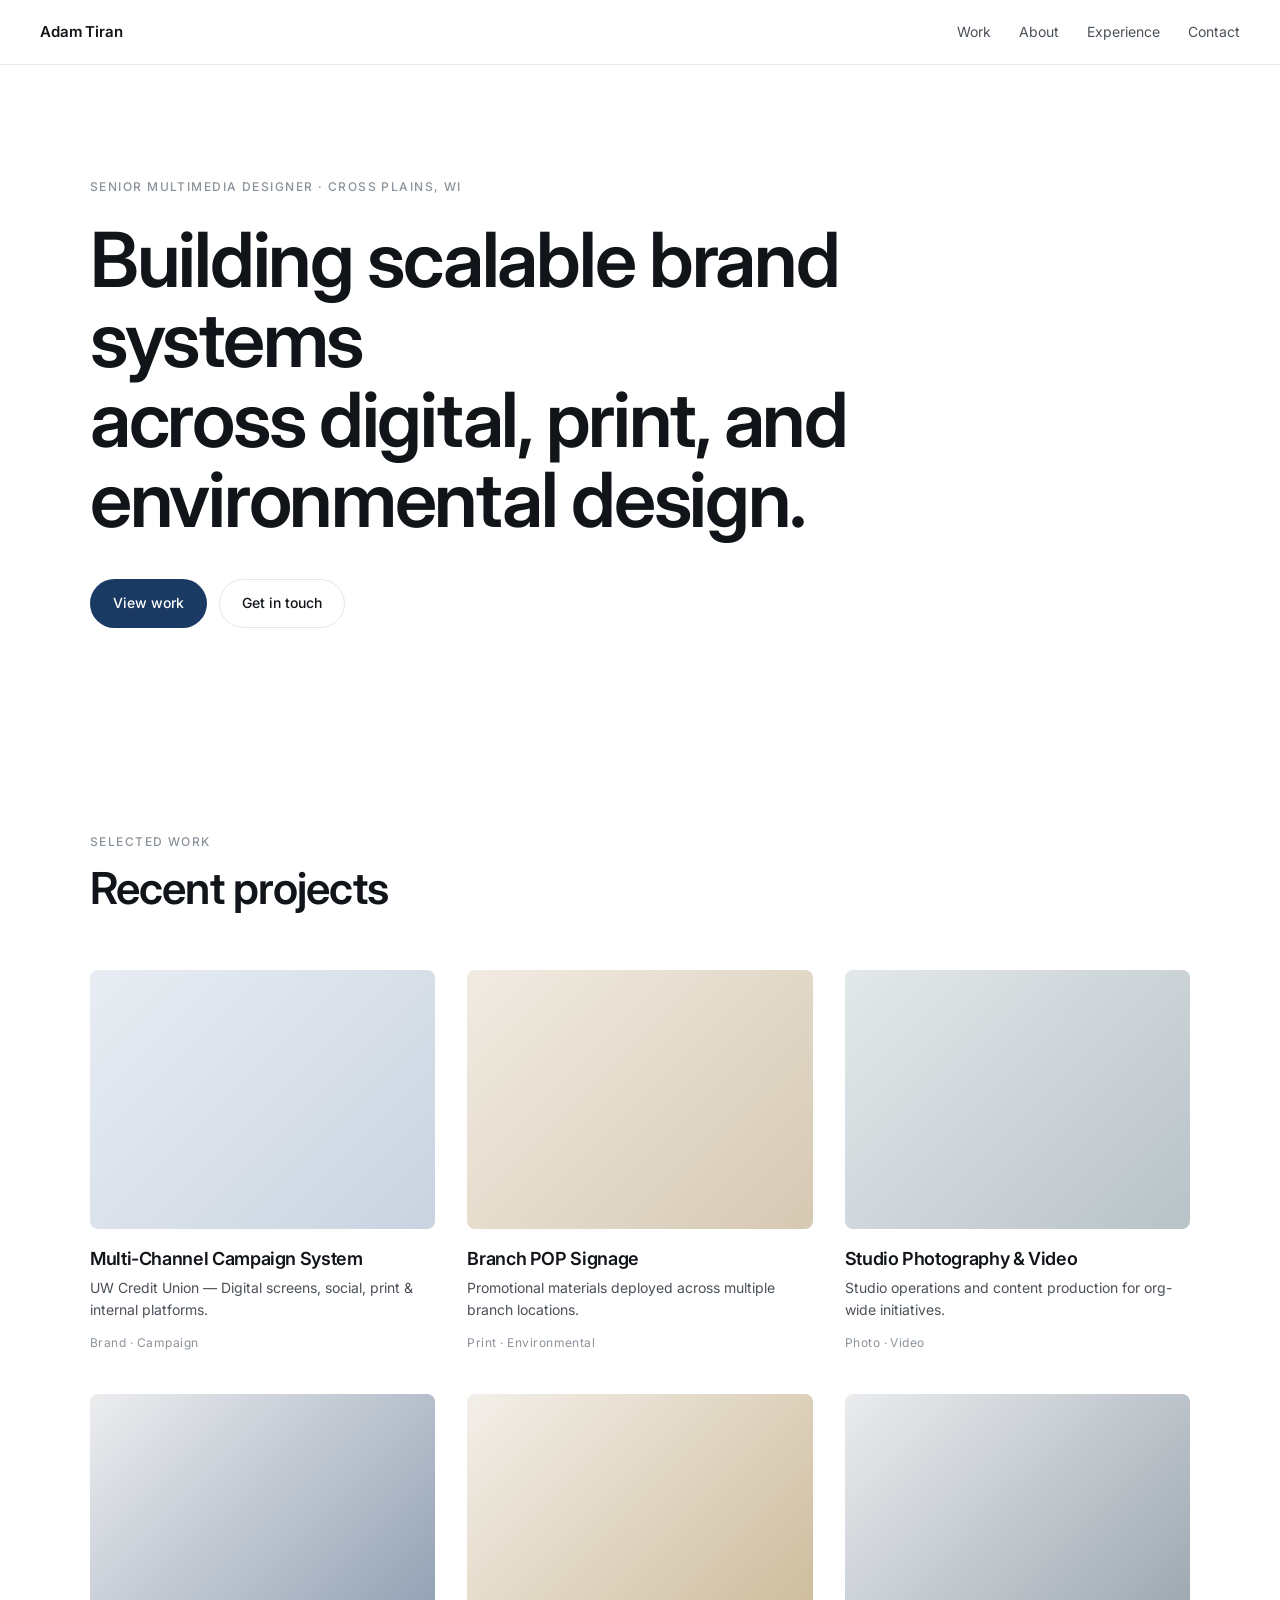
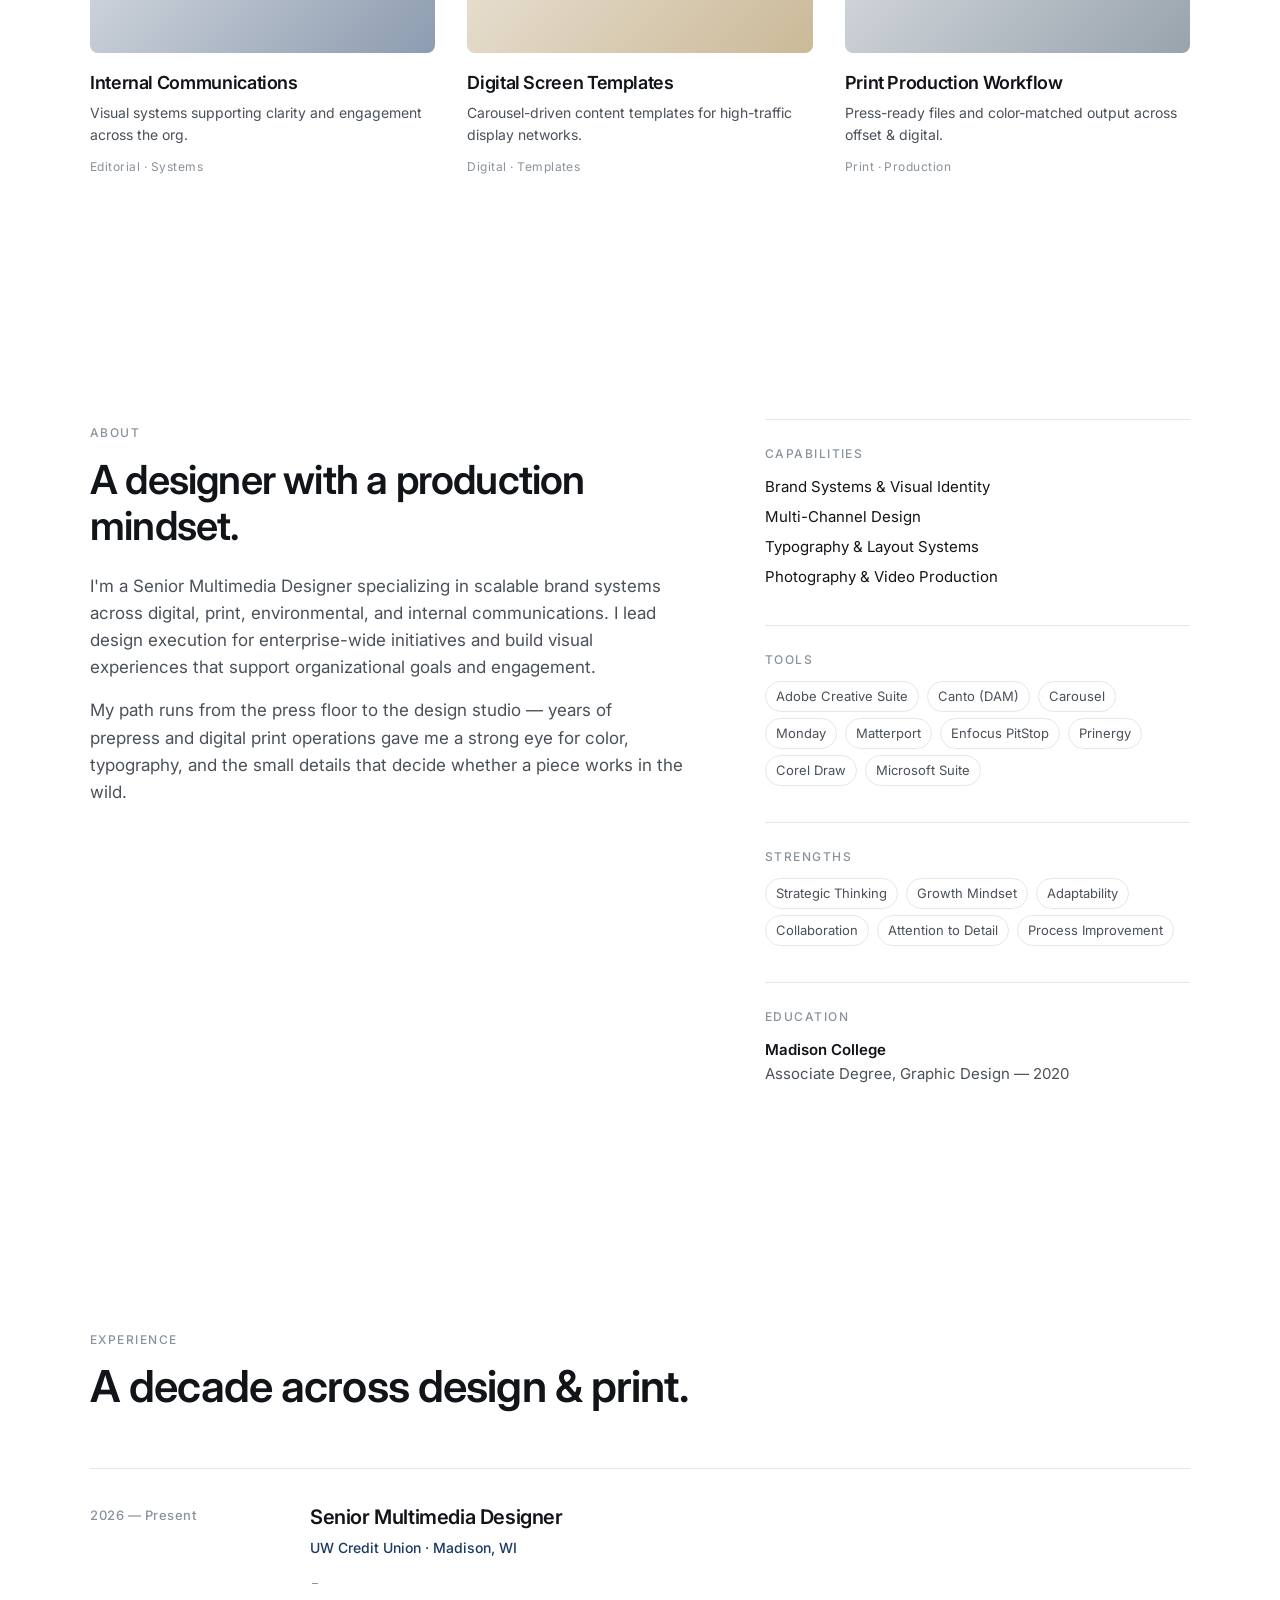
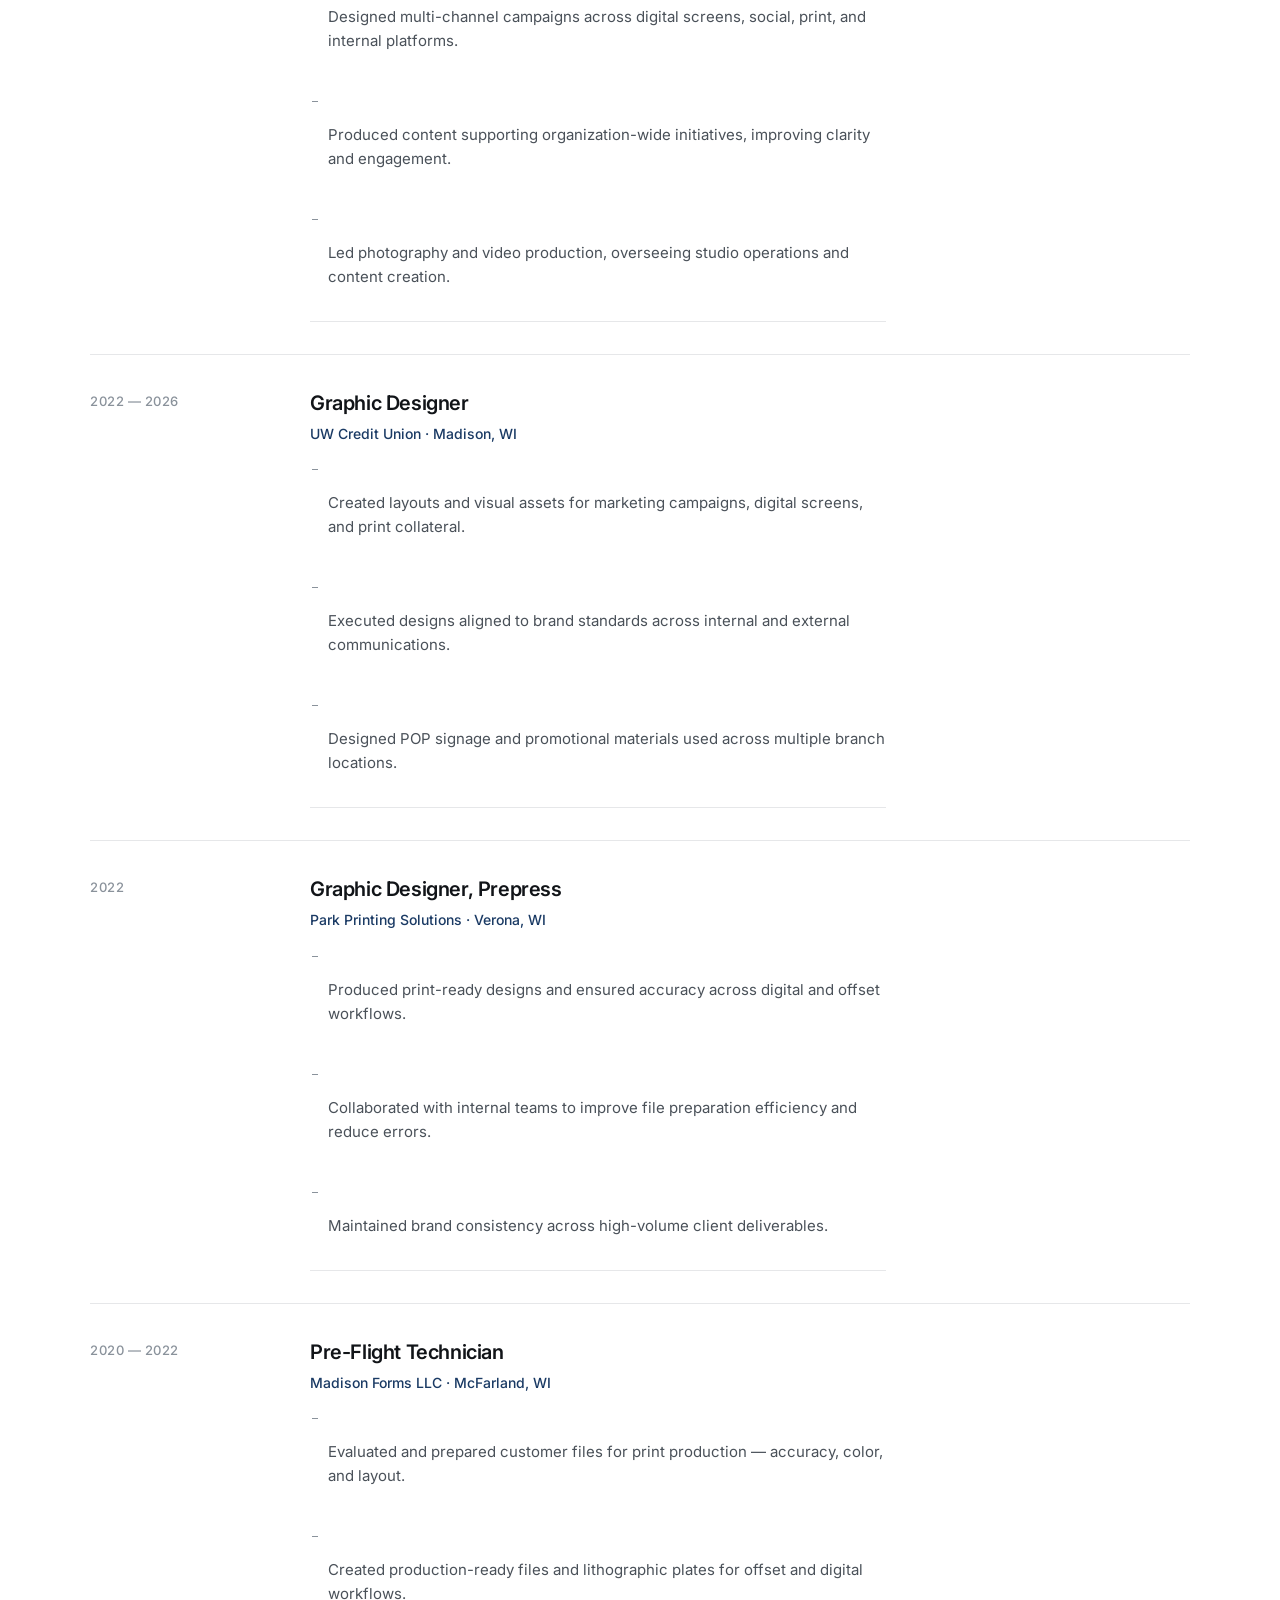
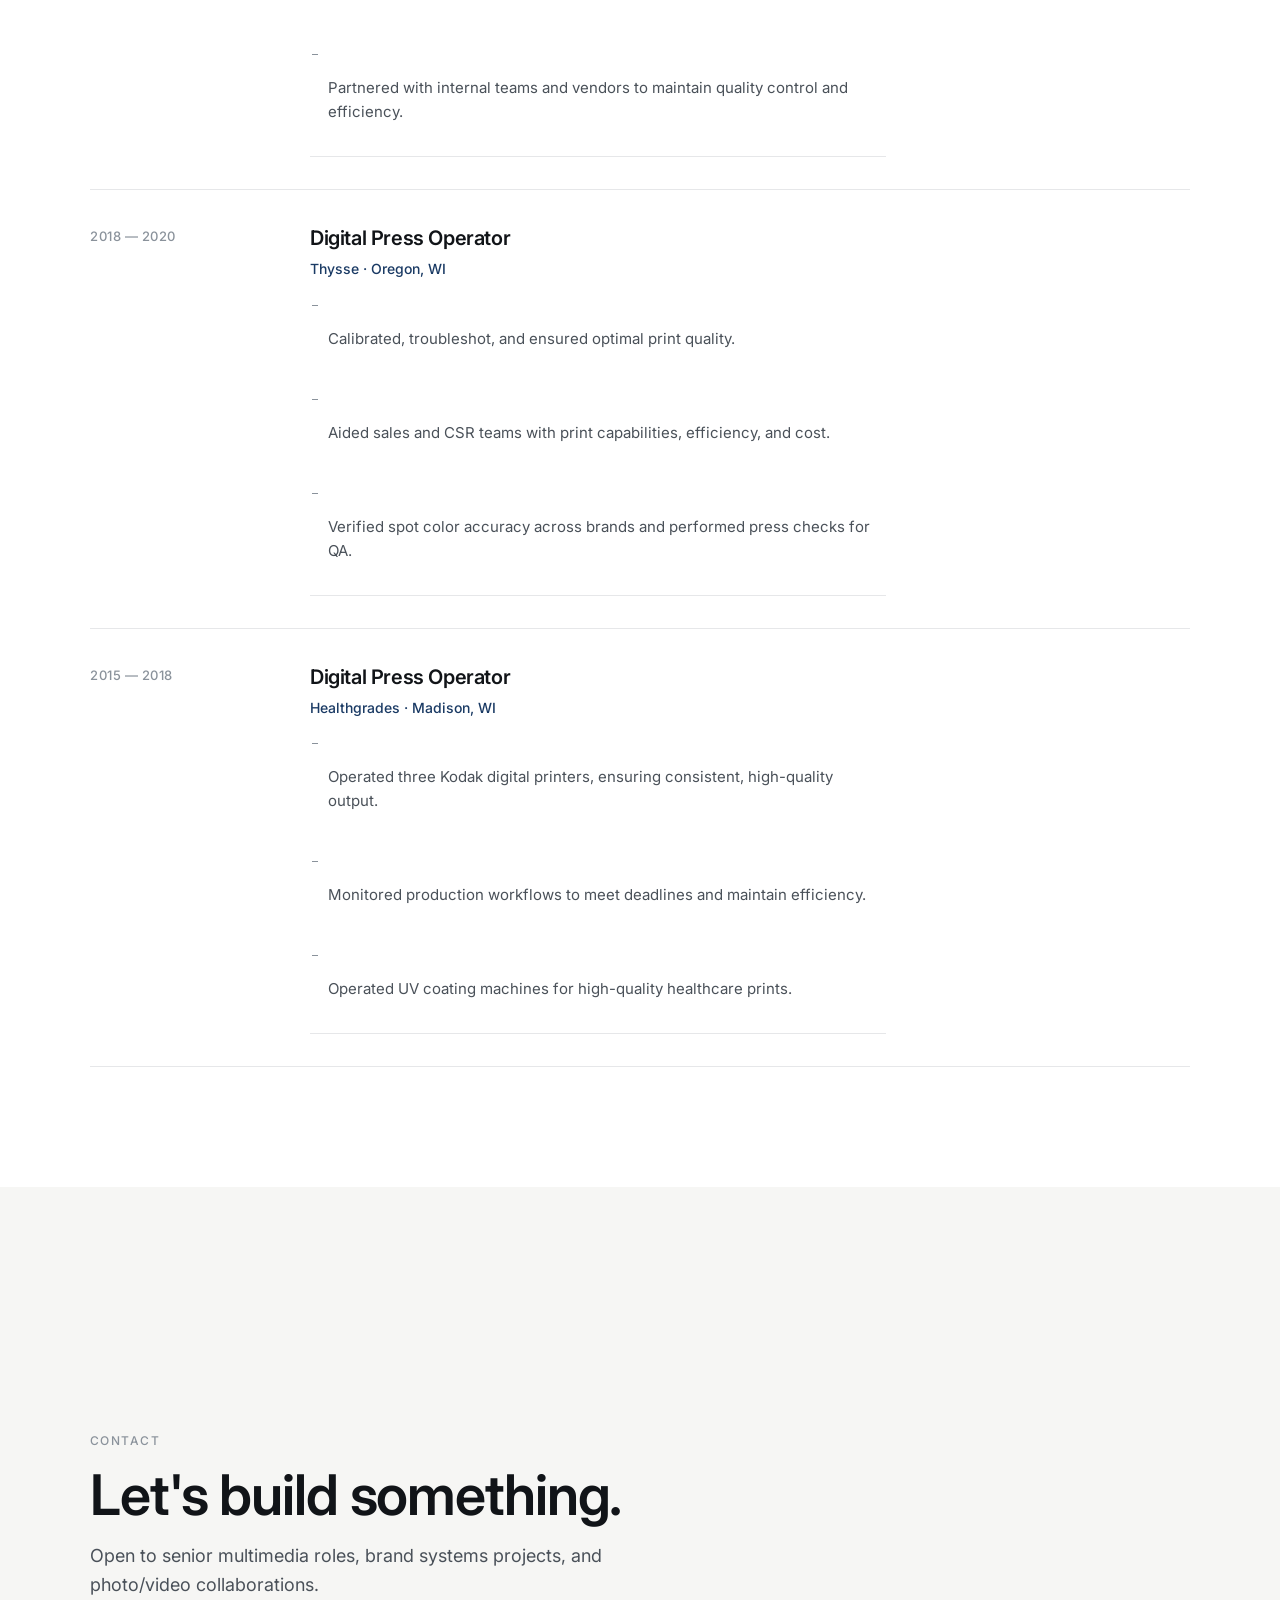
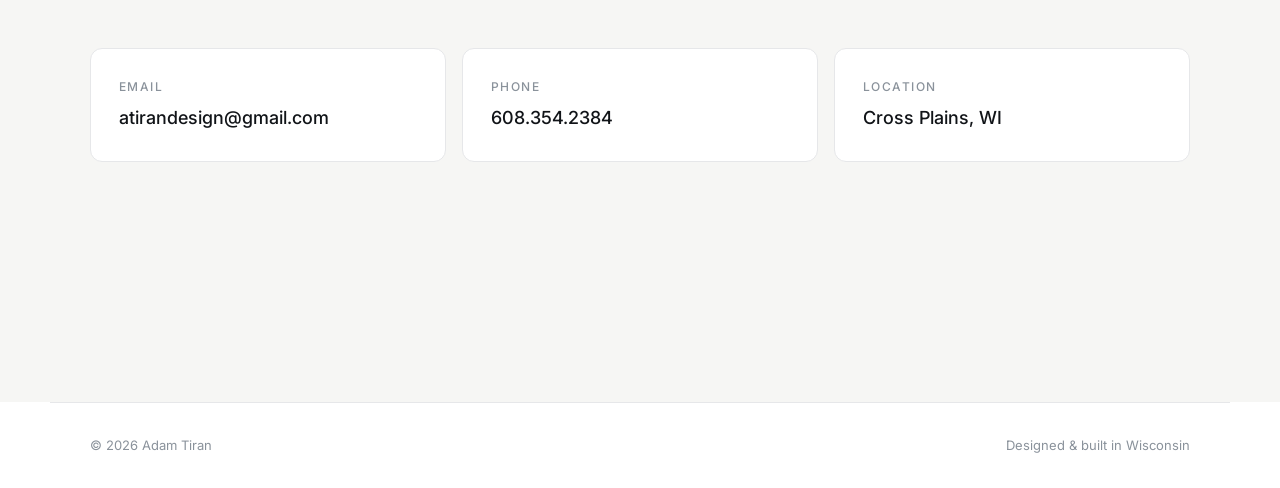
==== index.html @ fee649af "Initial portfolio site" ====
<!doctype html>
<html lang="en">
<head>
<meta charset="utf-8" />
<meta name="viewport" content="width=device-width,initial-scale=1" />
<title>Adam Tiran — Senior Multimedia Designer</title>
<link rel="preconnect" href="https://fonts.googleapis.com">
<link rel="preconnect" href="https://fonts.gstatic.com" crossorigin>
<link href="https://fonts.googleapis.com/css2?family=Inter:wght@300;400;500;600;700&display=swap" rel="stylesheet">
<link rel="stylesheet" href="styles.css" />
<script src="https://identity.netlify.com/v1/netlify-identity-widget.js"></script>
</head>
<body>

  <header class="nav">
    <a class="brand" href="#top">Adam Tiran</a>
    <nav>
      <a href="#work">Work</a>
      <a href="#about">About</a>
      <a href="#experience">Experience</a>
      <a href="#contact">Contact</a>
    </nav>
  </header>

  <main id="top">

    <section class="hero">
      <p class="eyebrow" data-bind="hero.eyebrow"></p>
      <h1>
        <span data-bind="hero.heading_line_1"></span><br>
        <span data-bind="hero.heading_line_2"></span><br>
        <span data-bind="hero.heading_line_3"></span>
      </h1>
      <div class="hero-actions">
        <a class="btn btn-primary" data-bind="hero.primary_cta_label" data-bind-href="hero.primary_cta_href"></a>
        <a class="btn btn-ghost" data-bind="hero.secondary_cta_label" data-bind-href="hero.secondary_cta_href"></a>
      </div>
    </section>

    <section id="work" class="work">
      <div class="section-head">
        <span class="eyebrow" data-bind="work.eyebrow"></span>
        <h2 data-bind="work.heading"></h2>
      </div>
      <div class="grid" data-render="projects"></div>
    </section>

    <section id="about" class="about">
      <div class="about-grid">
        <div class="about-copy">
          <span class="eyebrow" data-bind="about.eyebrow"></span>
          <h2 data-bind="about.heading"></h2>
          <div data-render="about-paragraphs"></div>
        </div>

        <aside class="about-side">
          <div class="side-block">
            <span class="eyebrow">Capabilities</span>
            <ul data-render="capabilities"></ul>
          </div>
          <div class="side-block">
            <span class="eyebrow">Tools</span>
            <ul class="inline" data-render="tools"></ul>
          </div>
          <div class="side-block">
            <span class="eyebrow">Strengths</span>
            <ul class="inline" data-render="strengths"></ul>
          </div>
          <div class="side-block">
            <span class="eyebrow">Education</span>
            <p class="edu">
              <strong data-bind="about.education_school"></strong><br>
              <span data-bind="about.education_detail"></span>
            </p>
          </div>
        </aside>
      </div>
    </section>

    <section id="experience" class="experience">
      <div class="section-head">
        <span class="eyebrow" data-bind="experience.eyebrow"></span>
        <h2 data-bind="experience.heading"></h2>
      </div>
      <ol class="timeline" data-render="experience"></ol>
    </section>

    <section id="contact" class="contact">
      <div class="contact-inner">
        <span class="eyebrow" data-bind="contact.eyebrow"></span>
        <h2 data-bind="contact.heading"></h2>
        <p class="lead" data-bind="contact.lead"></p>
        <div class="contact-grid" data-render="contact"></div>
      </div>
    </section>

  </main>

  <footer>
    <span data-bind="footer.left"></span>
    <span data-bind="footer.right"></span>
  </footer>

  <script src="script.js"></script>
</body>
</html>
---- styles.css ----
/* ---------- base ---------- */
:root {
  --bg: #ffffff;
  --bg-alt: #f6f6f4;
  --ink: #111418;
  --ink-soft: #4a5159;
  --ink-dim: #8a929b;
  --line: #e6e7e9;
  --accent: #1a3a64;       /* navy, echoing resume */
  --accent-soft: #eef2f7;
  --max: 1180px;
}

* { box-sizing: border-box; }
html, body { margin: 0; padding: 0; }
html { scroll-behavior: smooth; }

body {
  background: var(--bg);
  color: var(--ink);
  font-family: 'Inter', -apple-system, BlinkMacSystemFont, 'Segoe UI', sans-serif;
  font-weight: 400;
  font-size: 16px;
  line-height: 1.6;
  -webkit-font-smoothing: antialiased;
  text-rendering: optimizeLegibility;
}

a { color: inherit; text-decoration: none; }
img { max-width: 100%; display: block; }

.eyebrow {
  display: inline-block;
  font-size: 12px;
  font-weight: 500;
  letter-spacing: .12em;
  text-transform: uppercase;
  color: var(--ink-dim);
}

h1, h2, h3 {
  font-weight: 600;
  letter-spacing: -.02em;
  margin: 0;
  color: var(--ink);
}

/* ---------- nav ---------- */
.nav {
  position: sticky;
  top: 0;
  z-index: 30;
  display: flex;
  align-items: center;
  justify-content: space-between;
  padding: 20px 40px;
  background: rgba(255,255,255,.85);
  backdrop-filter: saturate(180%) blur(12px);
  -webkit-backdrop-filter: saturate(180%) blur(12px);
  border-bottom: 1px solid var(--line);
}
.nav .brand {
  font-weight: 600;
  font-size: 15px;
  letter-spacing: -.01em;
}
.nav nav { display: flex; gap: 28px; }
.nav nav a {
  font-size: 14px;
  color: var(--ink-soft);
  transition: color .2s;
}
.nav nav a:hover { color: var(--ink); }

/* ---------- layout ---------- */
main { max-width: var(--max); margin: 0 auto; padding: 0 40px; }
section { padding: 120px 0; }

.section-head { margin-bottom: 56px; max-width: 720px; }
.section-head .eyebrow { margin-bottom: 12px; }
.section-head h2 {
  font-size: clamp(32px, 4vw, 44px);
  line-height: 1.15;
}

/* ---------- hero ---------- */
.hero {
  padding: 100px 0 80px;
  max-width: 880px;
}
.hero .eyebrow { margin-bottom: 24px; }
.hero h1 {
  font-size: clamp(40px, 6.2vw, 76px);
  font-weight: 600;
  line-height: 1.05;
  letter-spacing: -.03em;
  margin: 0 0 40px;
}
.hero-actions { display: flex; gap: 12px; flex-wrap: wrap; }

.btn {
  display: inline-flex;
  align-items: center;
  gap: 8px;
  padding: 12px 22px;
  border-radius: 999px;
  font-size: 14px;
  font-weight: 500;
  border: 1px solid transparent;
  transition: all .2s ease;
  cursor: pointer;
}
.btn-primary {
  background: var(--accent);
  color: #fff;
}
.btn-primary:hover { background: #122a4a; }
.btn-ghost {
  border-color: var(--line);
  color: var(--ink);
  background: transparent;
}
.btn-ghost:hover { border-color: var(--ink); }

/* ---------- work grid ---------- */
.grid {
  display: grid;
  grid-template-columns: repeat(auto-fill, minmax(320px, 1fr));
  gap: 40px 32px;
}
.project { display: flex; flex-direction: column; gap: 16px; }
.thumb {
  aspect-ratio: 4/3;
  border-radius: 8px;
  background: var(--bg-alt);
  overflow: hidden;
  transition: transform .5s cubic-bezier(.2,.8,.2,1);
}
.project:hover .thumb { transform: translateY(-4px); }

/* neutral, restrained placeholder visuals */
.thumb-1 { background: linear-gradient(135deg, #e8edf3 0%, #c9d3e0 100%); }
.thumb-2 { background: linear-gradient(135deg, #f1ebe2 0%, #d6c9b3 100%); }
.thumb-3 { background: linear-gradient(135deg, #e3e8ea 0%, #b8c2c7 100%); }
.thumb-4 { background: linear-gradient(135deg, #ecedef 0%, #1a3a64 220%); }
.thumb-5 { background: linear-gradient(135deg, #f3efe9 0%, #cbb997 100%); }
.thumb-6 { background: linear-gradient(135deg, #eaecee 0%, #98a3ad 100%); }

.project .meta h3 {
  font-size: 18px;
  font-weight: 600;
  margin: 0 0 4px;
}
.project .meta p {
  font-size: 14px;
  color: var(--ink-soft);
  margin: 0 0 8px;
  line-height: 1.55;
}
.project .tag {
  font-size: 12px;
  color: var(--ink-dim);
  letter-spacing: .04em;
}

/* ---------- about ---------- */
.about-grid {
  display: grid;
  grid-template-columns: 1.4fr 1fr;
  gap: 80px;
  align-items: start;
}
.about-copy h2 {
  font-size: clamp(28px, 3.4vw, 40px);
  line-height: 1.15;
  margin: 12px 0 24px;
}
.about-copy p {
  color: var(--ink-soft);
  font-size: 17px;
  margin: 0 0 16px;
  max-width: 56ch;
}

.about-side { display: flex; flex-direction: column; gap: 36px; }
.side-block { border-top: 1px solid var(--line); padding-top: 20px; }
.side-block .eyebrow { margin-bottom: 12px; }
.side-block ul {
  list-style: none;
  padding: 0;
  margin: 0;
  display: flex;
  flex-direction: column;
  gap: 6px;
  font-size: 15px;
  color: var(--ink);
}
.side-block ul.inline {
  flex-direction: row;
  flex-wrap: wrap;
  gap: 6px 8px;
}
.side-block ul.inline li {
  font-size: 13px;
  padding: 4px 10px;
  border: 1px solid var(--line);
  border-radius: 999px;
  color: var(--ink-soft);
}
.side-block .edu {
  font-size: 15px;
  color: var(--ink-soft);
  margin: 0;
}
.side-block .edu strong { color: var(--ink); font-weight: 600; }

/* ---------- experience timeline ---------- */
.timeline {
  list-style: none;
  padding: 0;
  margin: 0;
  display: flex;
  flex-direction: column;
}
.timeline li {
  display: grid;
  grid-template-columns: 180px 1fr;
  gap: 40px;
  padding: 32px 0;
  border-top: 1px solid var(--line);
}
.timeline li:last-child { border-bottom: 1px solid var(--line); }
.timeline .years {
  font-size: 13px;
  font-weight: 500;
  letter-spacing: .04em;
  color: var(--ink-dim);
  padding-top: 4px;
}
.timeline h3 {
  font-size: 20px;
  font-weight: 600;
  margin: 0 0 4px;
}
.timeline .company {
  font-size: 14px;
  color: var(--accent);
  margin: 0 0 14px;
  font-weight: 500;
}
.timeline ul {
  list-style: none;
  padding: 0;
  margin: 0;
  display: flex;
  flex-direction: column;
  gap: 6px;
  font-size: 15px;
  color: var(--ink-soft);
  max-width: 64ch;
}
.timeline ul li {
  position: relative;
  padding-left: 18px;
  display: block;
  border: none;
}
.timeline ul li::before {
  content: "";
  position: absolute;
  left: 2px;
  top: 10px;
  width: 6px;
  height: 1px;
  background: var(--ink-dim);
}

/* ---------- contact ---------- */
.contact {
  background: var(--bg-alt);
  margin: 0 -100vw;
  padding-left: calc(100vw - 50%);
  padding-right: calc(100vw - 50%);
}
.contact-inner {
  max-width: var(--max);
  margin: 0 auto;
  padding: 120px 40px;
}
.contact-inner h2 {
  font-size: clamp(36px, 5vw, 56px);
  line-height: 1.1;
  margin: 12px 0 16px;
}
.contact-inner .lead {
  color: var(--ink-soft);
  font-size: 18px;
  max-width: 48ch;
  margin: 0 0 48px;
}
.contact-grid {
  display: grid;
  grid-template-columns: repeat(3, 1fr);
  gap: 16px;
}
.contact-card {
  display: flex;
  flex-direction: column;
  gap: 8px;
  padding: 28px;
  background: #fff;
  border: 1px solid var(--line);
  border-radius: 12px;
  transition: border-color .2s, transform .2s;
}
a.contact-card:hover {
  border-color: var(--accent);
  transform: translateY(-2px);
}
.contact-card p {
  margin: 0;
  font-size: 18px;
  font-weight: 500;
  color: var(--ink);
}

/* ---------- footer ---------- */
footer {
  max-width: var(--max);
  margin: 0 auto;
  padding: 32px 40px;
  display: flex;
  justify-content: space-between;
  font-size: 13px;
  color: var(--ink-dim);
  border-top: 1px solid var(--line);
}

/* ---------- responsive ---------- */
@media (max-width: 820px) {
  .nav { padding: 16px 24px; }
  .nav nav { gap: 18px; }
  main { padding: 0 24px; }
  section { padding: 80px 0; }
  .hero { padding: 60px 0 40px; }
  .about-grid { grid-template-columns: 1fr; gap: 48px; }
  .timeline li { grid-template-columns: 1fr; gap: 8px; }
  .timeline .years { padding-top: 0; }
  .contact-inner { padding: 80px 24px; }
  .contact-grid { grid-template-columns: 1fr; }
  footer { flex-direction: column; gap: 6px; padding: 24px; text-align: center; }
}
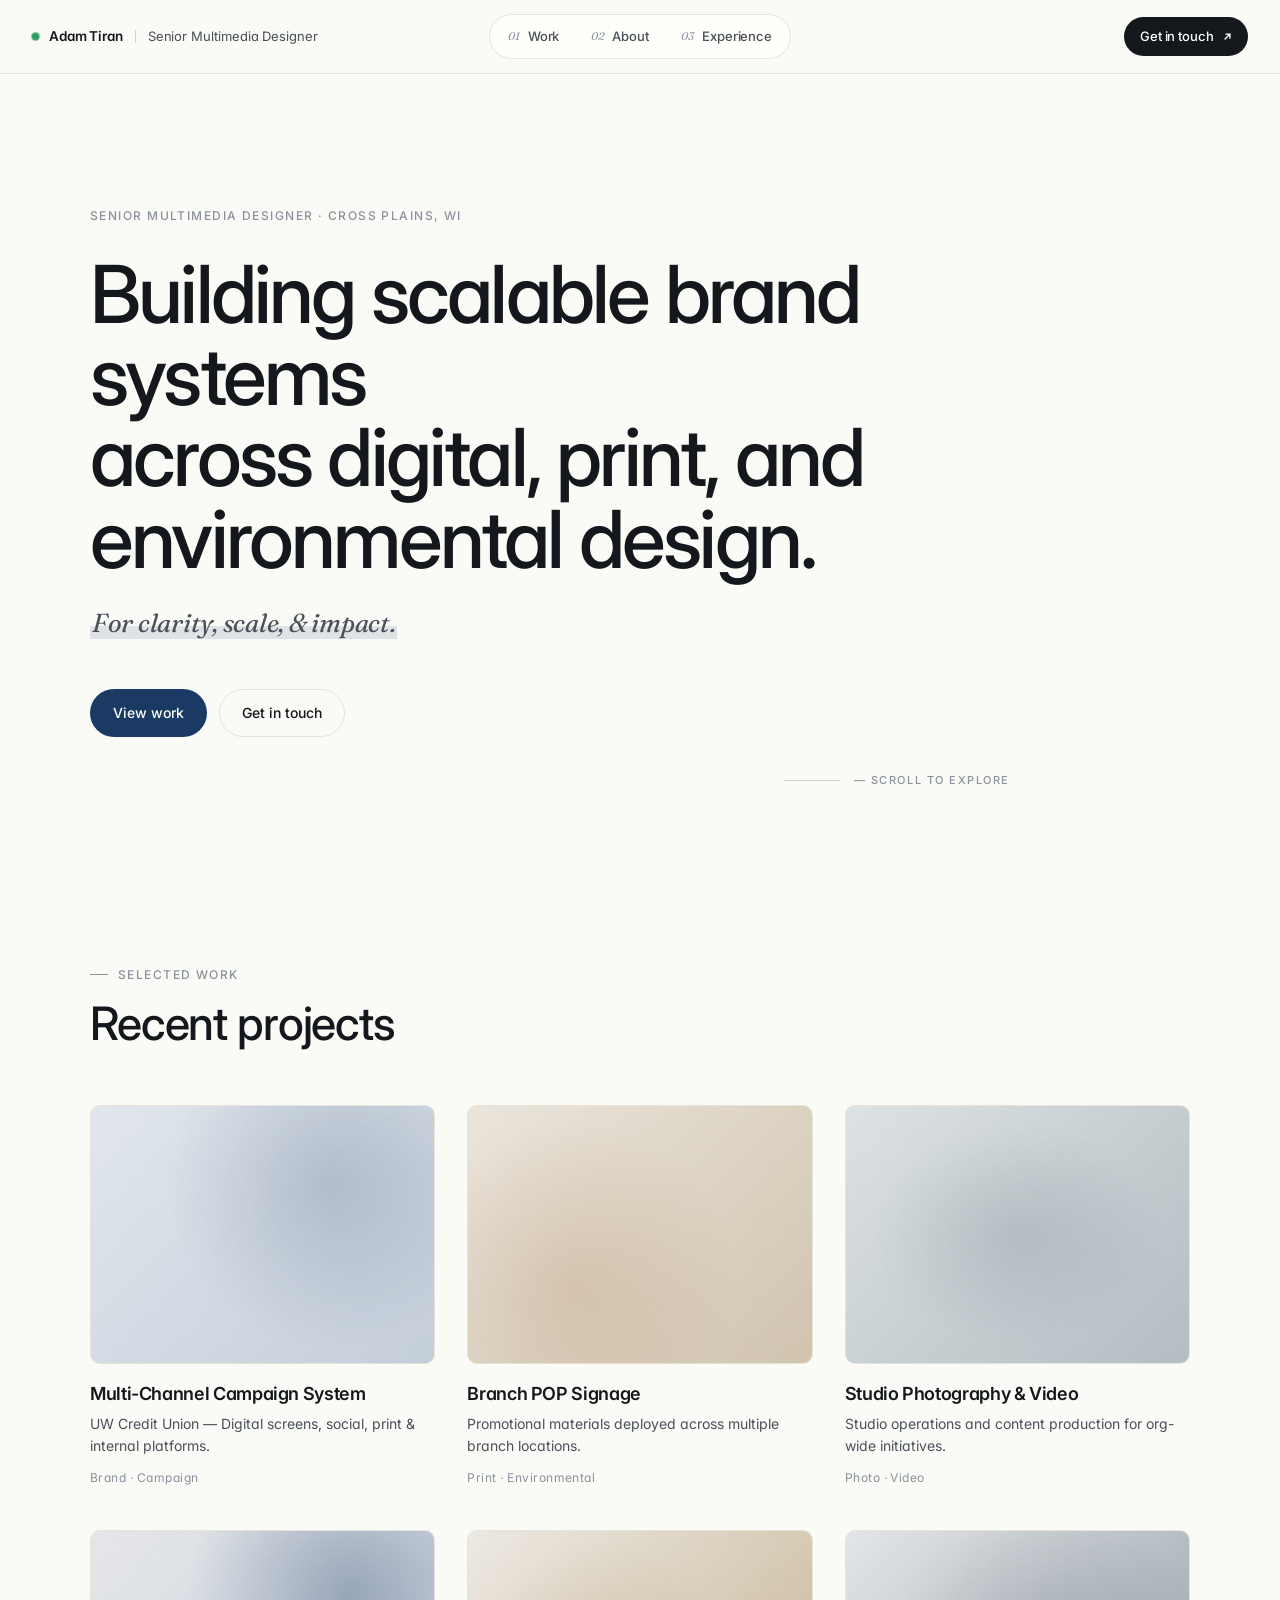
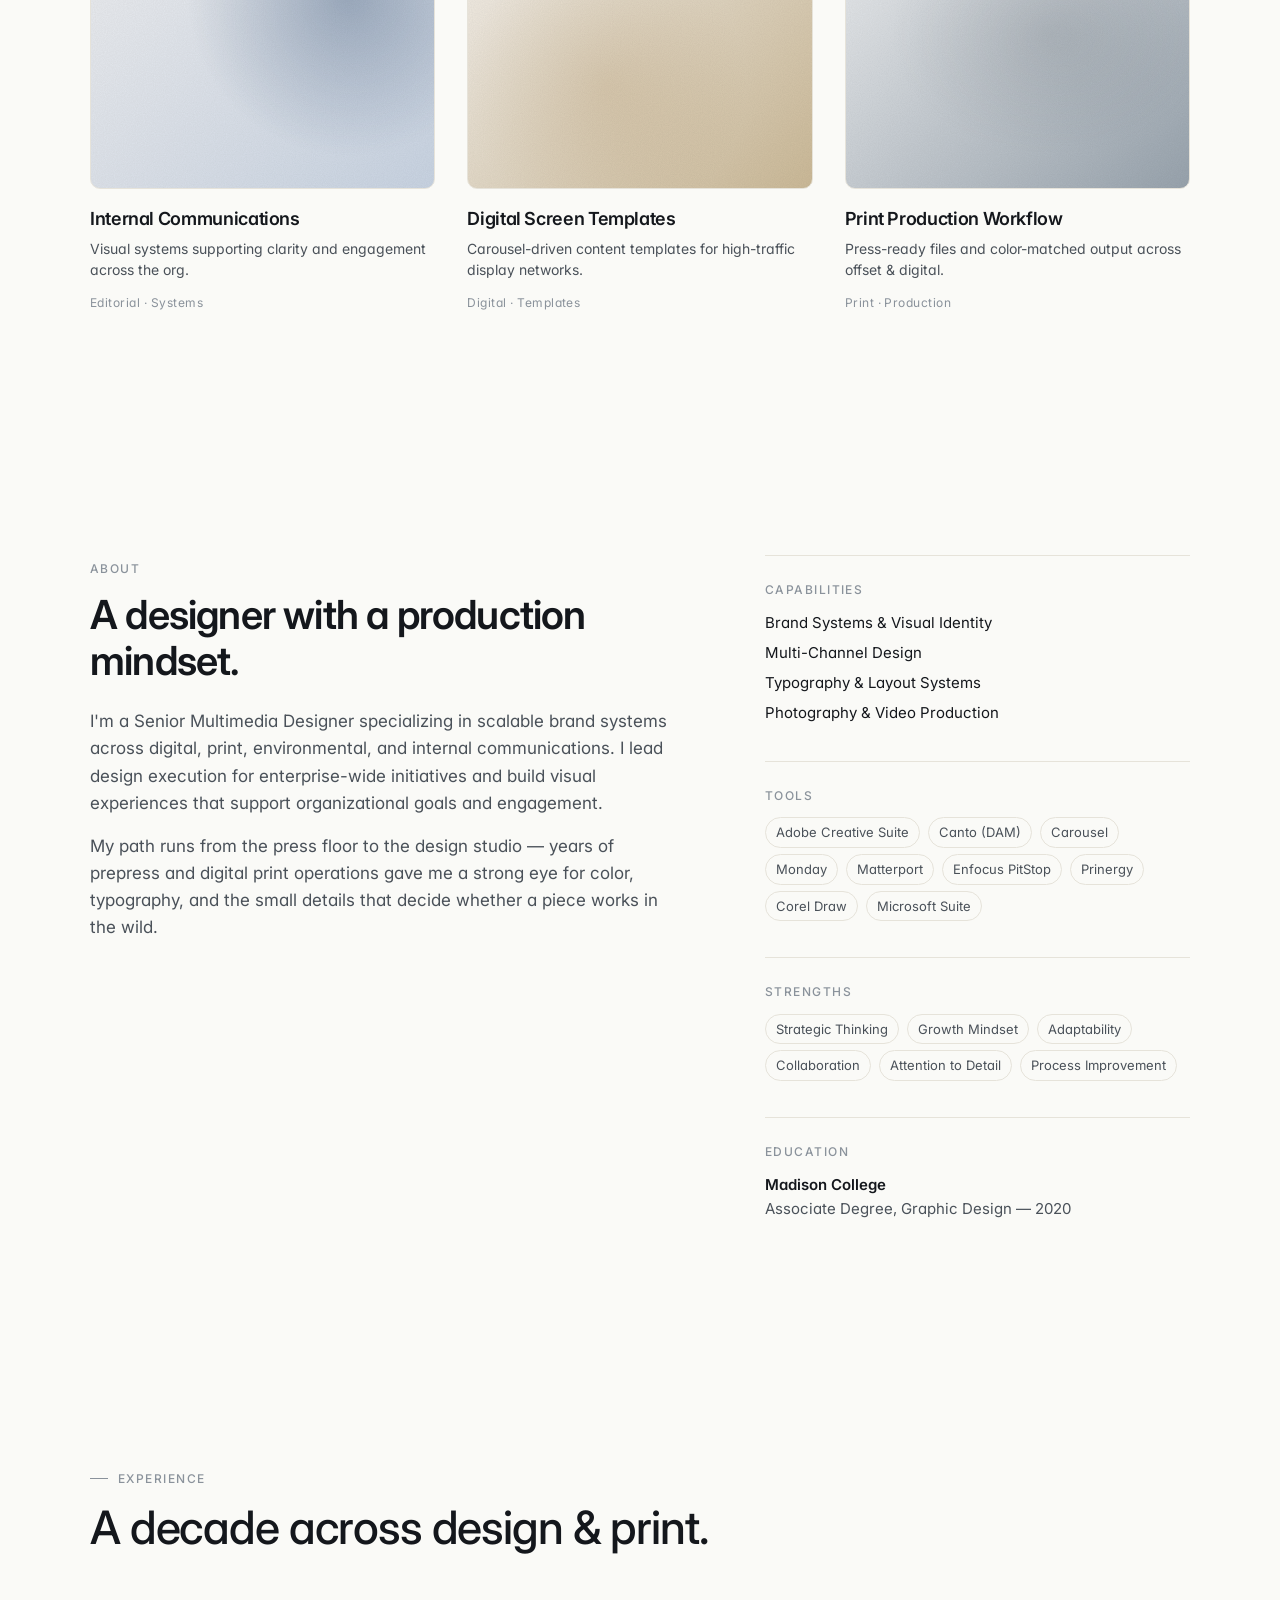
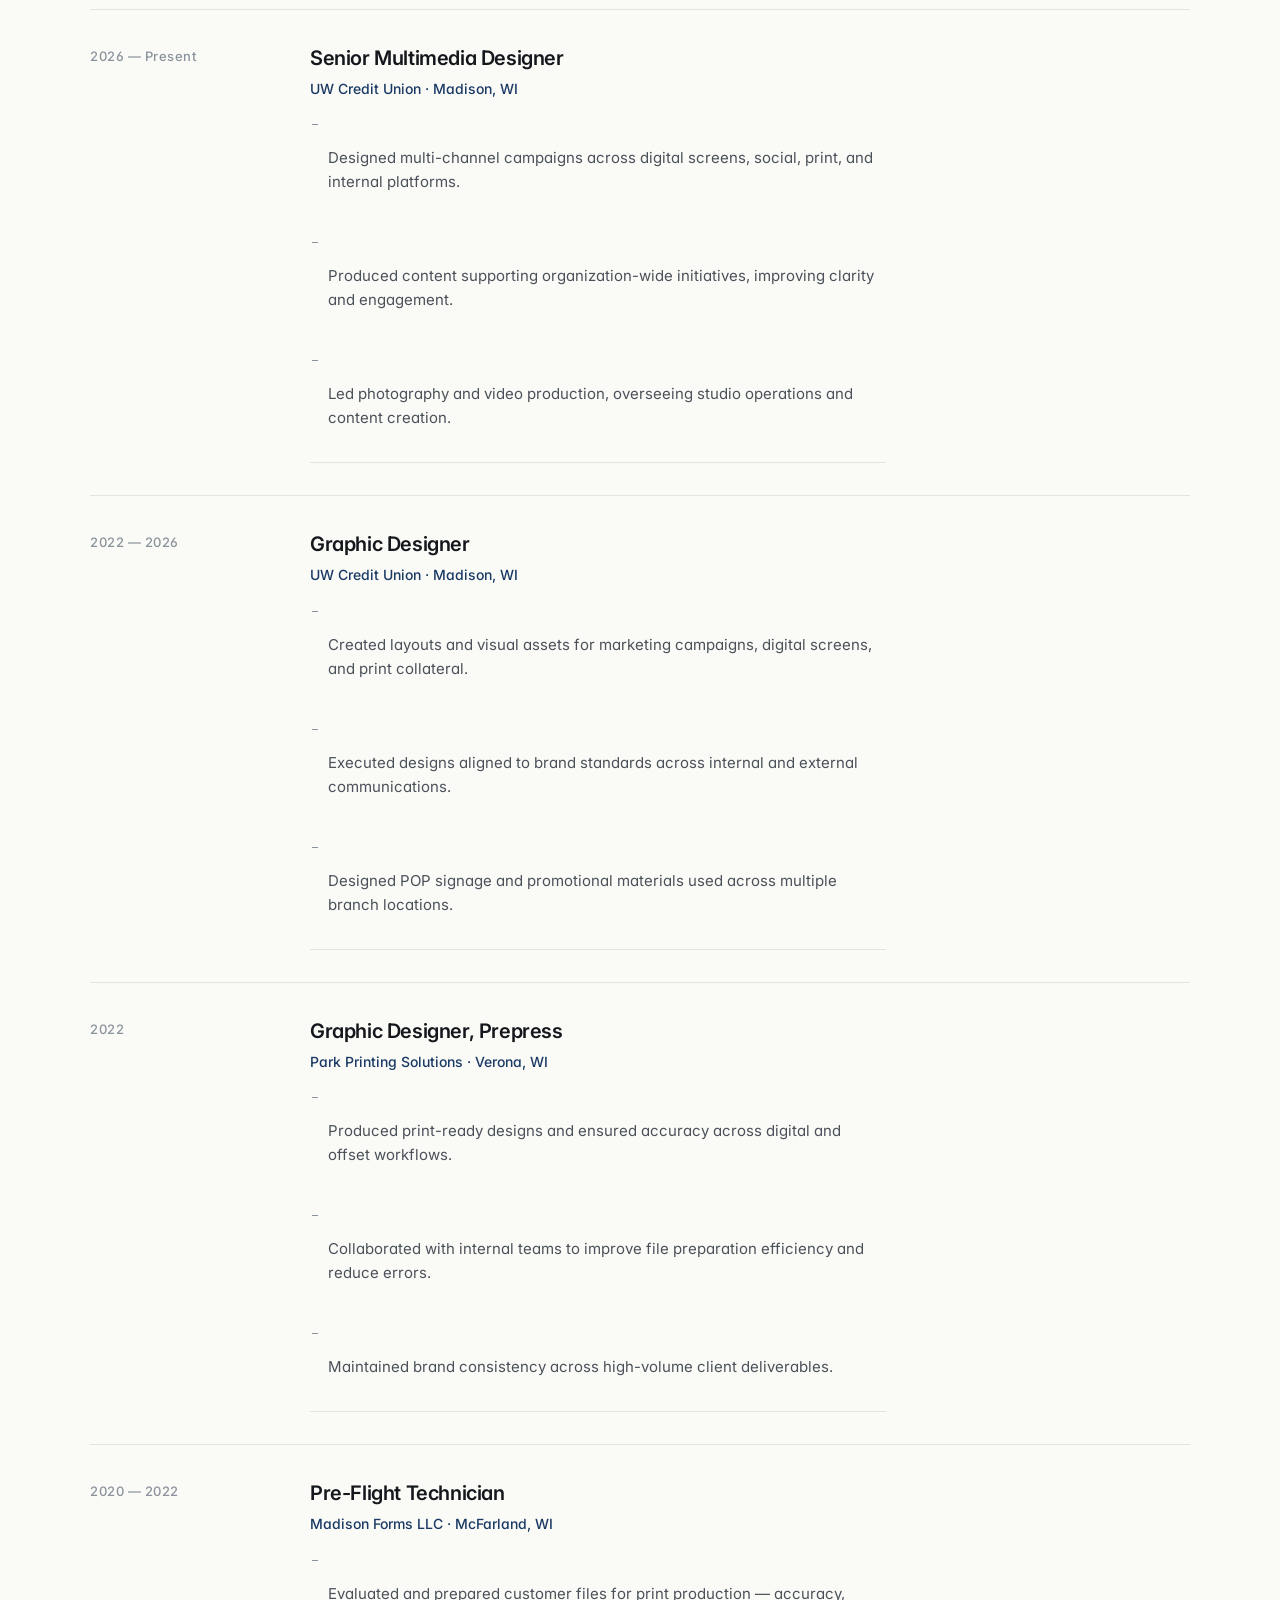
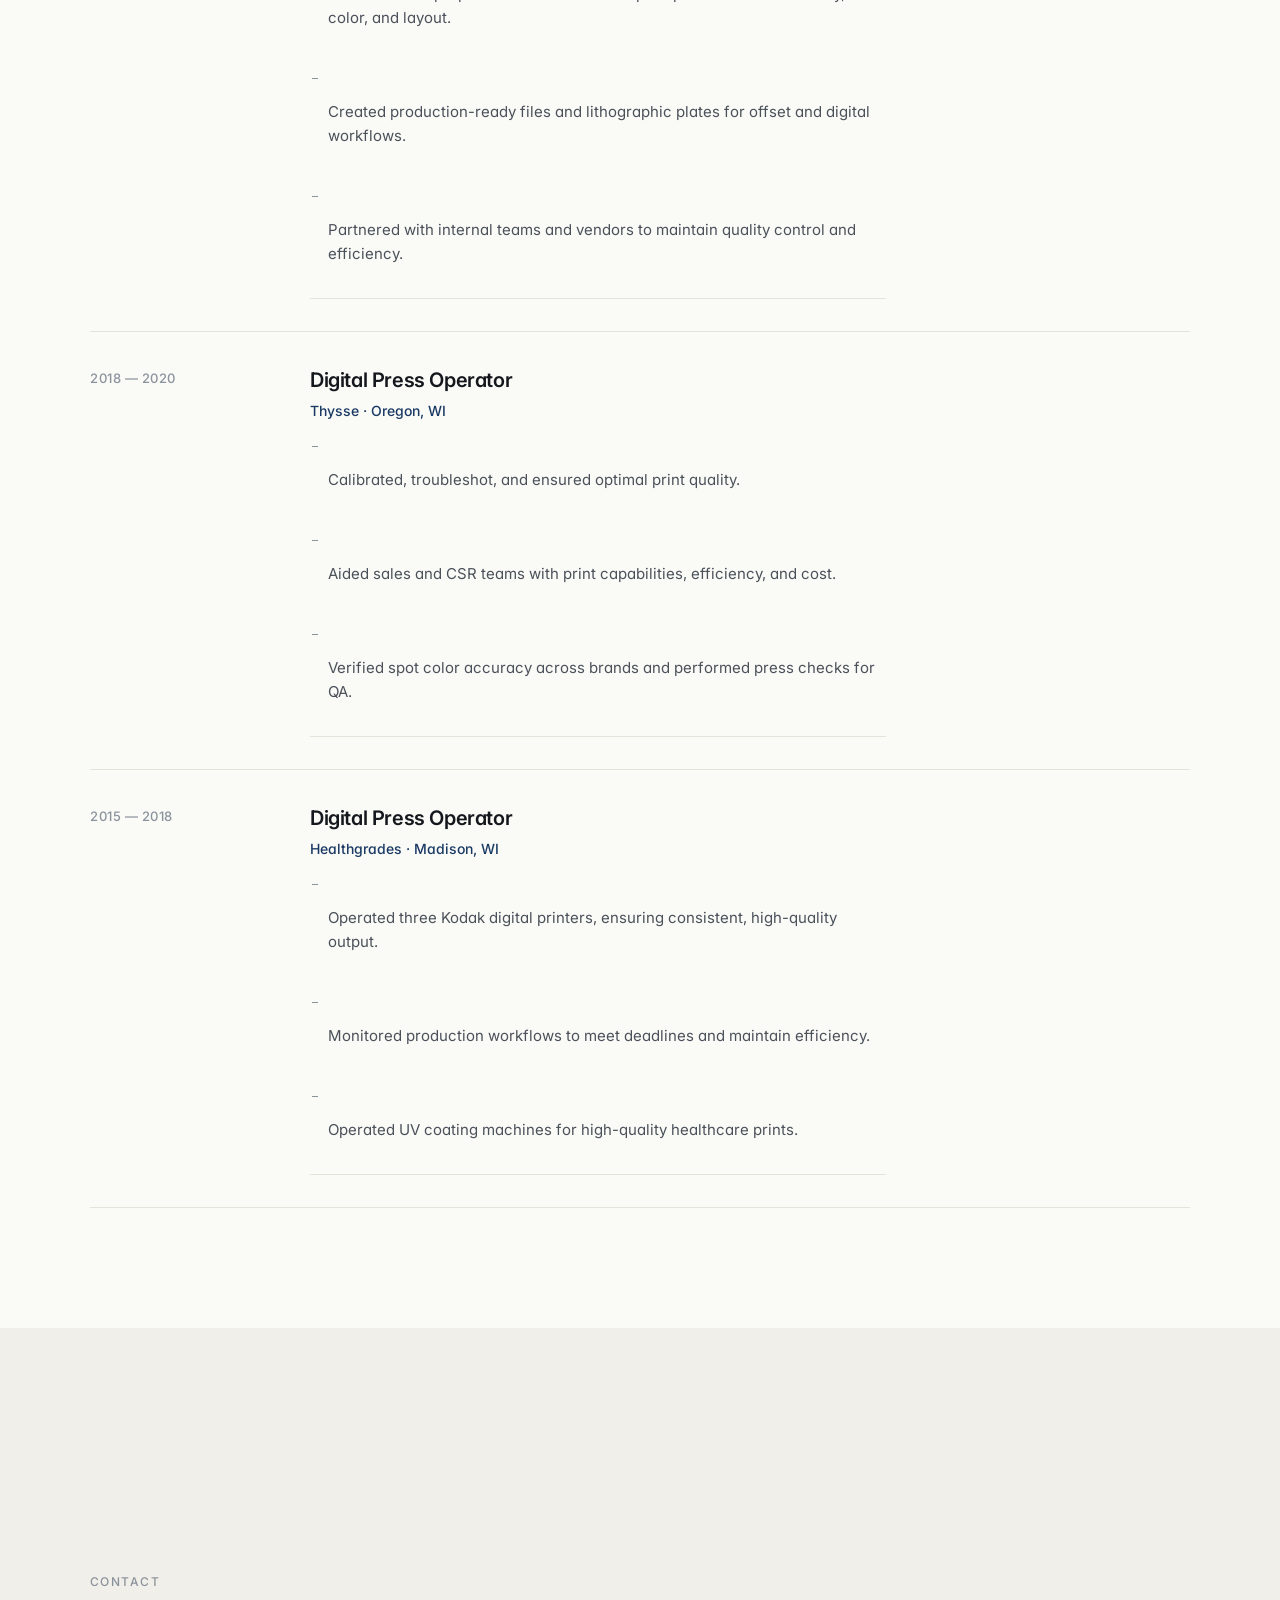
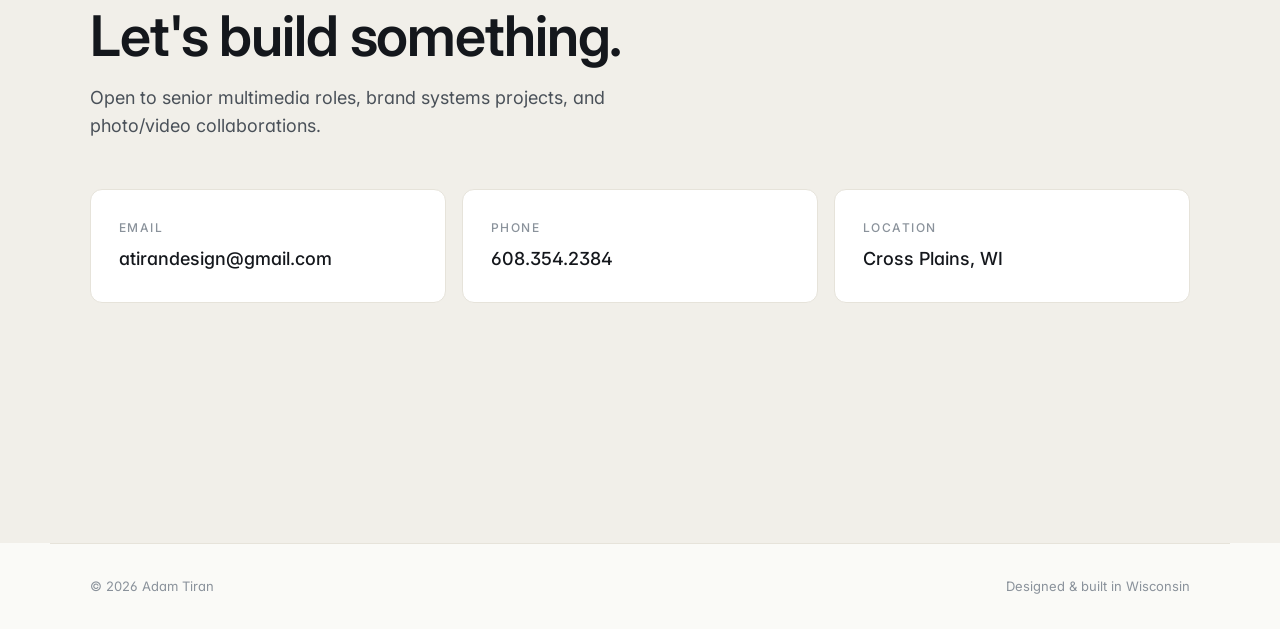
==== commit a158109a: "header + hero polish" ====
--- a/index.html
+++ b/index.html
@@ -6,20 +6,30 @@
 <title>Adam Tiran — Senior Multimedia Designer</title>
 <link rel="preconnect" href="https://fonts.googleapis.com">
 <link rel="preconnect" href="https://fonts.gstatic.com" crossorigin>
-<link href="https://fonts.googleapis.com/css2?family=Inter:wght@300;400;500;600;700&display=swap" rel="stylesheet">
+<link href="https://fonts.googleapis.com/css2?family=Inter:wght@300;400;500;600;700&family=Fraunces:ital,wght@0,400;0,500;1,400;1,500&display=swap" rel="stylesheet">
 <link rel="stylesheet" href="styles.css" />
 <script src="https://identity.netlify.com/v1/netlify-identity-widget.js"></script>
 </head>
 <body>
 
   <header class="nav">
-    <a class="brand" href="#top">Adam Tiran</a>
-    <nav>
-      <a href="#work">Work</a>
-      <a href="#about">About</a>
-      <a href="#experience">Experience</a>
-      <a href="#contact">Contact</a>
+    <a class="brand" href="#top" aria-label="Adam Tiran — home">
+      <span class="brand-pulse" aria-hidden="true"></span>
+      <span class="brand-name">Adam Tiran</span>
+      <span class="brand-divider" aria-hidden="true"></span>
+      <span class="brand-role">Senior Multimedia Designer</span>
+    </a>
+    <nav class="nav-links">
+      <a href="#work"><span class="num">01</span><span>Work</span></a>
+      <a href="#about"><span class="num">02</span><span>About</span></a>
+      <a href="#experience"><span class="num">03</span><span>Experience</span></a>
     </nav>
+    <a href="#contact" class="nav-cta">
+      <span>Get in touch</span>
+      <svg viewBox="0 0 16 16" width="13" height="13" fill="none" stroke="currentColor" stroke-width="1.6" aria-hidden="true">
+        <path d="M5 11L11 5M6 5h5v5" stroke-linecap="round" stroke-linejoin="round"/>
+      </svg>
+    </a>
   </header>
 
   <main id="top">
@@ -31,9 +41,14 @@
         <span data-bind="hero.heading_line_2"></span><br>
         <span data-bind="hero.heading_line_3"></span>
       </h1>
+      <p class="hero-flourish"><em>For clarity, scale, &amp; impact.</em></p>
       <div class="hero-actions">
         <a class="btn btn-primary" data-bind="hero.primary_cta_label" data-bind-href="hero.primary_cta_href"></a>
         <a class="btn btn-ghost" data-bind="hero.secondary_cta_label" data-bind-href="hero.secondary_cta_href"></a>
+      </div>
+      <div class="hero-meta" aria-hidden="true">
+        <span class="meta-line"></span>
+        <span class="meta-text">— scroll to explore</span>
       </div>
     </section>
 
--- a/styles.css
+++ b/styles.css
@@ -1,14 +1,17 @@
 /* ---------- base ---------- */
 :root {
-  --bg: #ffffff;
-  --bg-alt: #f6f6f4;
-  --ink: #111418;
+  --bg: #fafaf7;
+  --bg-alt: #f1efe9;
+  --ink: #14171c;
   --ink-soft: #4a5159;
   --ink-dim: #8a929b;
-  --line: #e6e7e9;
+  --line: #e6e3da;
+  --line-strong: #d6d1c4;
   --accent: #1a3a64;       /* navy, echoing resume */
   --accent-soft: #eef2f7;
+  --available: #2f9e62;
   --max: 1180px;
+  --serif: 'Fraunces', 'Times New Roman', serif;
 }
 
 * { box-sizing: border-box; }
@@ -22,6 +25,7 @@
   font-weight: 400;
   font-size: 16px;
   line-height: 1.6;
+  font-feature-settings: "ss01", "cv11", "cv02";
   -webkit-font-smoothing: antialiased;
   text-rendering: optimizeLegibility;
 }
@@ -50,53 +54,195 @@
   position: sticky;
   top: 0;
   z-index: 30;
-  display: flex;
-  align-items: center;
-  justify-content: space-between;
-  padding: 20px 40px;
-  background: rgba(255,255,255,.85);
-  backdrop-filter: saturate(180%) blur(12px);
-  -webkit-backdrop-filter: saturate(180%) blur(12px);
+  display: grid;
+  grid-template-columns: 1fr auto 1fr;
+  align-items: center;
+  gap: 24px;
+  padding: 14px 32px;
+  background: rgba(250, 250, 247, 0.78);
+  backdrop-filter: saturate(180%) blur(20px);
+  -webkit-backdrop-filter: saturate(180%) blur(20px);
   border-bottom: 1px solid var(--line);
 }
-.nav .brand {
+
+.brand {
+  display: inline-flex;
+  align-items: center;
+  gap: 10px;
+  font-size: 13.5px;
+  letter-spacing: -.005em;
+  color: var(--ink);
+  text-decoration: none;
+}
+.brand-pulse {
+  position: relative;
+  width: 7px; height: 7px;
+  border-radius: 50%;
+  background: var(--available);
+  flex: 0 0 7px;
+}
+.brand-pulse::before {
+  content: "";
+  position: absolute;
+  inset: -1px;
+  border-radius: 50%;
+  background: var(--available);
+  opacity: .55;
+  animation: pulse 2.4s cubic-bezier(.4,0,.2,1) infinite;
+}
+@keyframes pulse {
+  0%   { transform: scale(1);   opacity: .55; }
+  70%  { transform: scale(2.6); opacity: 0; }
+  100% { transform: scale(2.6); opacity: 0; }
+}
+.brand-name {
   font-weight: 600;
-  font-size: 15px;
   letter-spacing: -.01em;
 }
-.nav nav { display: flex; gap: 28px; }
-.nav nav a {
-  font-size: 14px;
-  color: var(--ink-soft);
-  transition: color .2s;
-}
-.nav nav a:hover { color: var(--ink); }
+.brand-divider {
+  width: 1px;
+  height: 13px;
+  background: var(--line-strong);
+  margin: 0 2px;
+}
+.brand-role {
+  color: var(--ink-soft);
+  font-weight: 400;
+  font-size: 13px;
+}
+
+.nav-links {
+  display: flex;
+  align-items: center;
+  gap: 4px;
+  justify-self: center;
+  padding: 4px;
+  background: rgba(255, 255, 255, .55);
+  border: 1px solid var(--line);
+  border-radius: 999px;
+}
+.nav-links a {
+  position: relative;
+  display: inline-flex;
+  align-items: center;
+  gap: 8px;
+  padding: 7px 14px;
+  font-size: 13px;
+  font-weight: 500;
+  color: var(--ink-soft);
+  letter-spacing: -.005em;
+  border-radius: 999px;
+  transition: color .2s, background .2s;
+}
+.nav-links a:hover {
+  color: var(--ink);
+  background: rgba(0,0,0,.04);
+}
+.nav-links .num {
+  font-family: 'Fraunces', serif;
+  font-style: italic;
+  font-weight: 400;
+  font-size: 11px;
+  color: var(--ink-dim);
+  font-feature-settings: "tnum";
+}
+
+.nav-cta {
+  justify-self: end;
+  display: inline-flex;
+  align-items: center;
+  gap: 7px;
+  padding: 9px 14px 9px 16px;
+  border-radius: 999px;
+  background: var(--ink);
+  color: #fff;
+  font-size: 13px;
+  font-weight: 500;
+  letter-spacing: -.005em;
+  transition: background .2s ease, transform .2s ease;
+}
+.nav-cta:hover {
+  background: var(--accent);
+  transform: translateY(-1px);
+}
+.nav-cta svg { transition: transform .2s ease; }
+.nav-cta:hover svg { transform: translate(2px, -2px); }
 
 /* ---------- layout ---------- */
 main { max-width: var(--max); margin: 0 auto; padding: 0 40px; }
 section { padding: 120px 0; }
 
 .section-head { margin-bottom: 56px; max-width: 720px; }
-.section-head .eyebrow { margin-bottom: 12px; }
+.section-head .eyebrow {
+  display: inline-flex;
+  align-items: center;
+  gap: 10px;
+  margin-bottom: 14px;
+}
+.section-head .eyebrow::before {
+  content: "";
+  display: inline-block;
+  width: 18px;
+  height: 1px;
+  background: var(--ink-dim);
+}
 .section-head h2 {
-  font-size: clamp(32px, 4vw, 44px);
-  line-height: 1.15;
+  font-size: clamp(32px, 4vw, 46px);
+  line-height: 1.1;
+  letter-spacing: -.025em;
+  font-weight: 500;
 }
 
 /* ---------- hero ---------- */
 .hero {
-  padding: 100px 0 80px;
-  max-width: 880px;
-}
-.hero .eyebrow { margin-bottom: 24px; }
+  padding: 120px 0 100px;
+  max-width: 920px;
+  position: relative;
+}
+.hero .eyebrow { margin-bottom: 28px; }
 .hero h1 {
-  font-size: clamp(40px, 6.2vw, 76px);
-  font-weight: 600;
-  line-height: 1.05;
-  letter-spacing: -.03em;
-  margin: 0 0 40px;
+  font-size: clamp(44px, 6.6vw, 80px);
+  font-weight: 500;
+  line-height: 1.02;
+  letter-spacing: -.035em;
+  margin: 0 0 24px;
+}
+.hero-flourish {
+  font-family: var(--serif);
+  font-style: italic;
+  font-weight: 400;
+  font-size: clamp(20px, 2.4vw, 26px);
+  color: var(--ink-soft);
+  margin: 0 0 44px;
+  letter-spacing: -.01em;
+}
+.hero-flourish em {
+  background: linear-gradient(180deg, transparent 60%, rgba(26, 58, 100, .12) 60%);
+  padding: 0 2px;
 }
 .hero-actions { display: flex; gap: 12px; flex-wrap: wrap; }
+.hero-meta {
+  position: absolute;
+  bottom: 48px;
+  right: 0;
+  display: flex;
+  align-items: center;
+  gap: 14px;
+  font-size: 11px;
+  font-weight: 500;
+  letter-spacing: .14em;
+  text-transform: uppercase;
+  color: var(--ink-dim);
+}
+.hero-meta .meta-line {
+  display: block;
+  width: 56px;
+  height: 1px;
+  background: var(--line-strong);
+}
+@media (max-width: 820px) {
+  .hero-meta { display: none; }
+}
 
 .btn {
   display: inline-flex;
@@ -130,21 +276,46 @@
 }
 .project { display: flex; flex-direction: column; gap: 16px; }
 .thumb {
+  position: relative;
   aspect-ratio: 4/3;
-  border-radius: 8px;
+  border-radius: 10px;
   background: var(--bg-alt);
   overflow: hidden;
-  transition: transform .5s cubic-bezier(.2,.8,.2,1);
-}
-.project:hover .thumb { transform: translateY(-4px); }
-
-/* neutral, restrained placeholder visuals */
-.thumb-1 { background: linear-gradient(135deg, #e8edf3 0%, #c9d3e0 100%); }
-.thumb-2 { background: linear-gradient(135deg, #f1ebe2 0%, #d6c9b3 100%); }
-.thumb-3 { background: linear-gradient(135deg, #e3e8ea 0%, #b8c2c7 100%); }
-.thumb-4 { background: linear-gradient(135deg, #ecedef 0%, #1a3a64 220%); }
-.thumb-5 { background: linear-gradient(135deg, #f3efe9 0%, #cbb997 100%); }
-.thumb-6 { background: linear-gradient(135deg, #eaecee 0%, #98a3ad 100%); }
+  transition: transform .5s cubic-bezier(.2,.8,.2,1), box-shadow .5s ease;
+  border: 1px solid var(--line);
+}
+.thumb::after {
+  content: "";
+  position: absolute;
+  inset: 0;
+  background-image: url("data:image/svg+xml;utf8,<svg xmlns='http://www.w3.org/2000/svg' width='240' height='240'><filter id='n'><feTurbulence type='fractalNoise' baseFrequency='0.9' numOctaves='2' stitchTiles='stitch'/><feColorMatrix values='0 0 0 0 0  0 0 0 0 0  0 0 0 0 0  0 0 0 0.05 0'/></filter><rect width='100%' height='100%' filter='url(%23n)'/></svg>");
+  mix-blend-mode: multiply;
+  pointer-events: none;
+}
+.project:hover .thumb {
+  transform: translateY(-4px);
+  box-shadow: 0 14px 32px -16px rgba(20, 23, 28, .18);
+}
+
+/* restrained placeholder visuals — soft sweeps + a single shape */
+.thumb-1 { background:
+  radial-gradient(circle at 70% 30%, rgba(26,58,100,.18), transparent 55%),
+  linear-gradient(135deg, #e8edf3 0%, #c9d3e0 100%); }
+.thumb-2 { background:
+  radial-gradient(circle at 30% 70%, rgba(160,90,30,.14), transparent 55%),
+  linear-gradient(135deg, #f1ebe2 0%, #d6c9b3 100%); }
+.thumb-3 { background:
+  radial-gradient(ellipse at 50% 50%, rgba(50,80,90,.14), transparent 60%),
+  linear-gradient(135deg, #e3e8ea 0%, #b8c2c7 100%); }
+.thumb-4 { background:
+  radial-gradient(circle at 75% 25%, rgba(26,58,100,.32), transparent 50%),
+  linear-gradient(135deg, #ecedef 0%, #c8d3e2 100%); }
+.thumb-5 { background:
+  radial-gradient(circle at 40% 60%, rgba(160,120,60,.16), transparent 55%),
+  linear-gradient(135deg, #f3efe9 0%, #cbb997 100%); }
+.thumb-6 { background:
+  radial-gradient(ellipse at 60% 40%, rgba(70,80,90,.16), transparent 55%),
+  linear-gradient(135deg, #eaecee 0%, #98a3ad 100%); }
 
 .project .meta h3 {
   font-size: 18px;
@@ -338,11 +509,19 @@
 
 /* ---------- responsive ---------- */
 @media (max-width: 820px) {
-  .nav { padding: 16px 24px; }
-  .nav nav { gap: 18px; }
+  .nav {
+    grid-template-columns: 1fr auto;
+    padding: 12px 20px;
+    gap: 12px;
+  }
+  .nav-links { display: none; }
+  .brand-divider, .brand-role { display: none; }
+  .brand-name { font-size: 14px; }
+  .nav-cta { padding: 8px 12px 8px 14px; font-size: 12.5px; }
   main { padding: 0 24px; }
   section { padding: 80px 0; }
-  .hero { padding: 60px 0 40px; }
+  .hero { padding: 60px 0 60px; }
+  .hero h1 { font-size: clamp(38px, 9vw, 56px); }
   .about-grid { grid-template-columns: 1fr; gap: 48px; }
   .timeline li { grid-template-columns: 1fr; gap: 8px; }
   .timeline .years { padding-top: 0; }
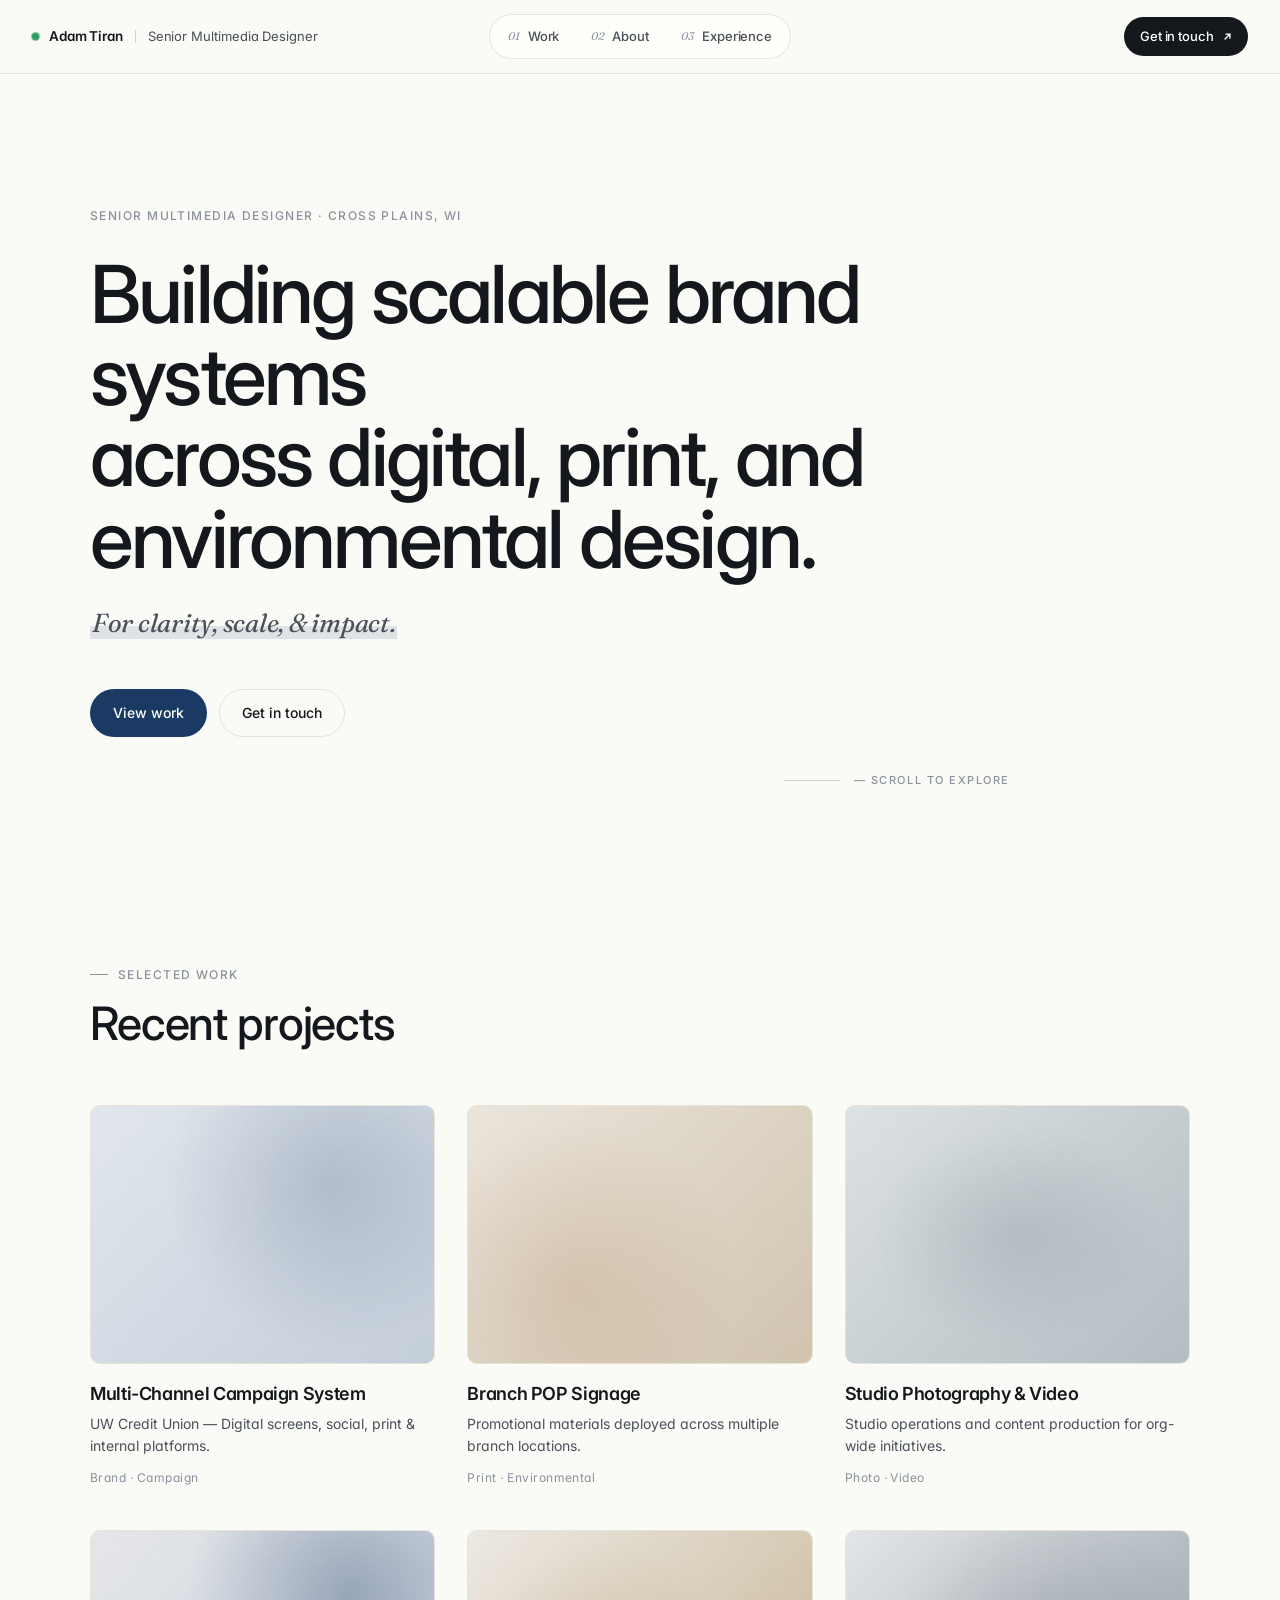
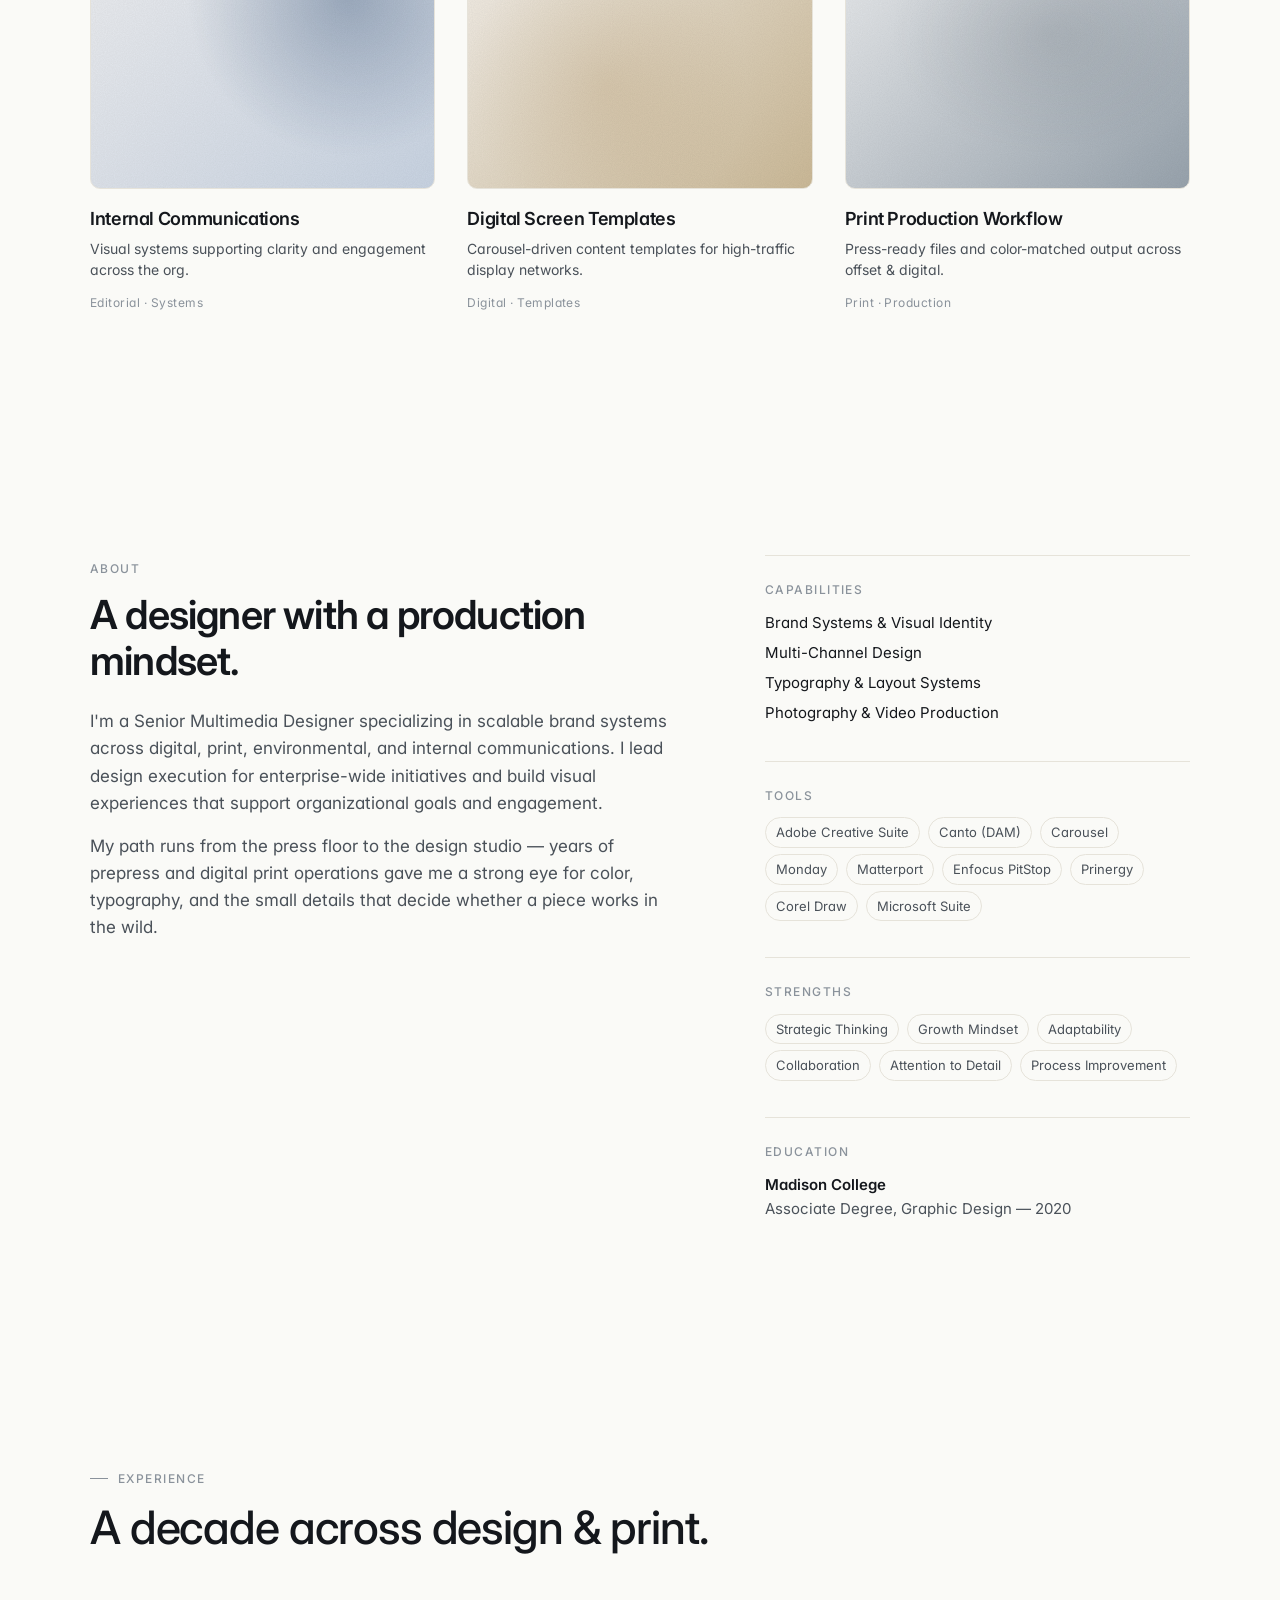
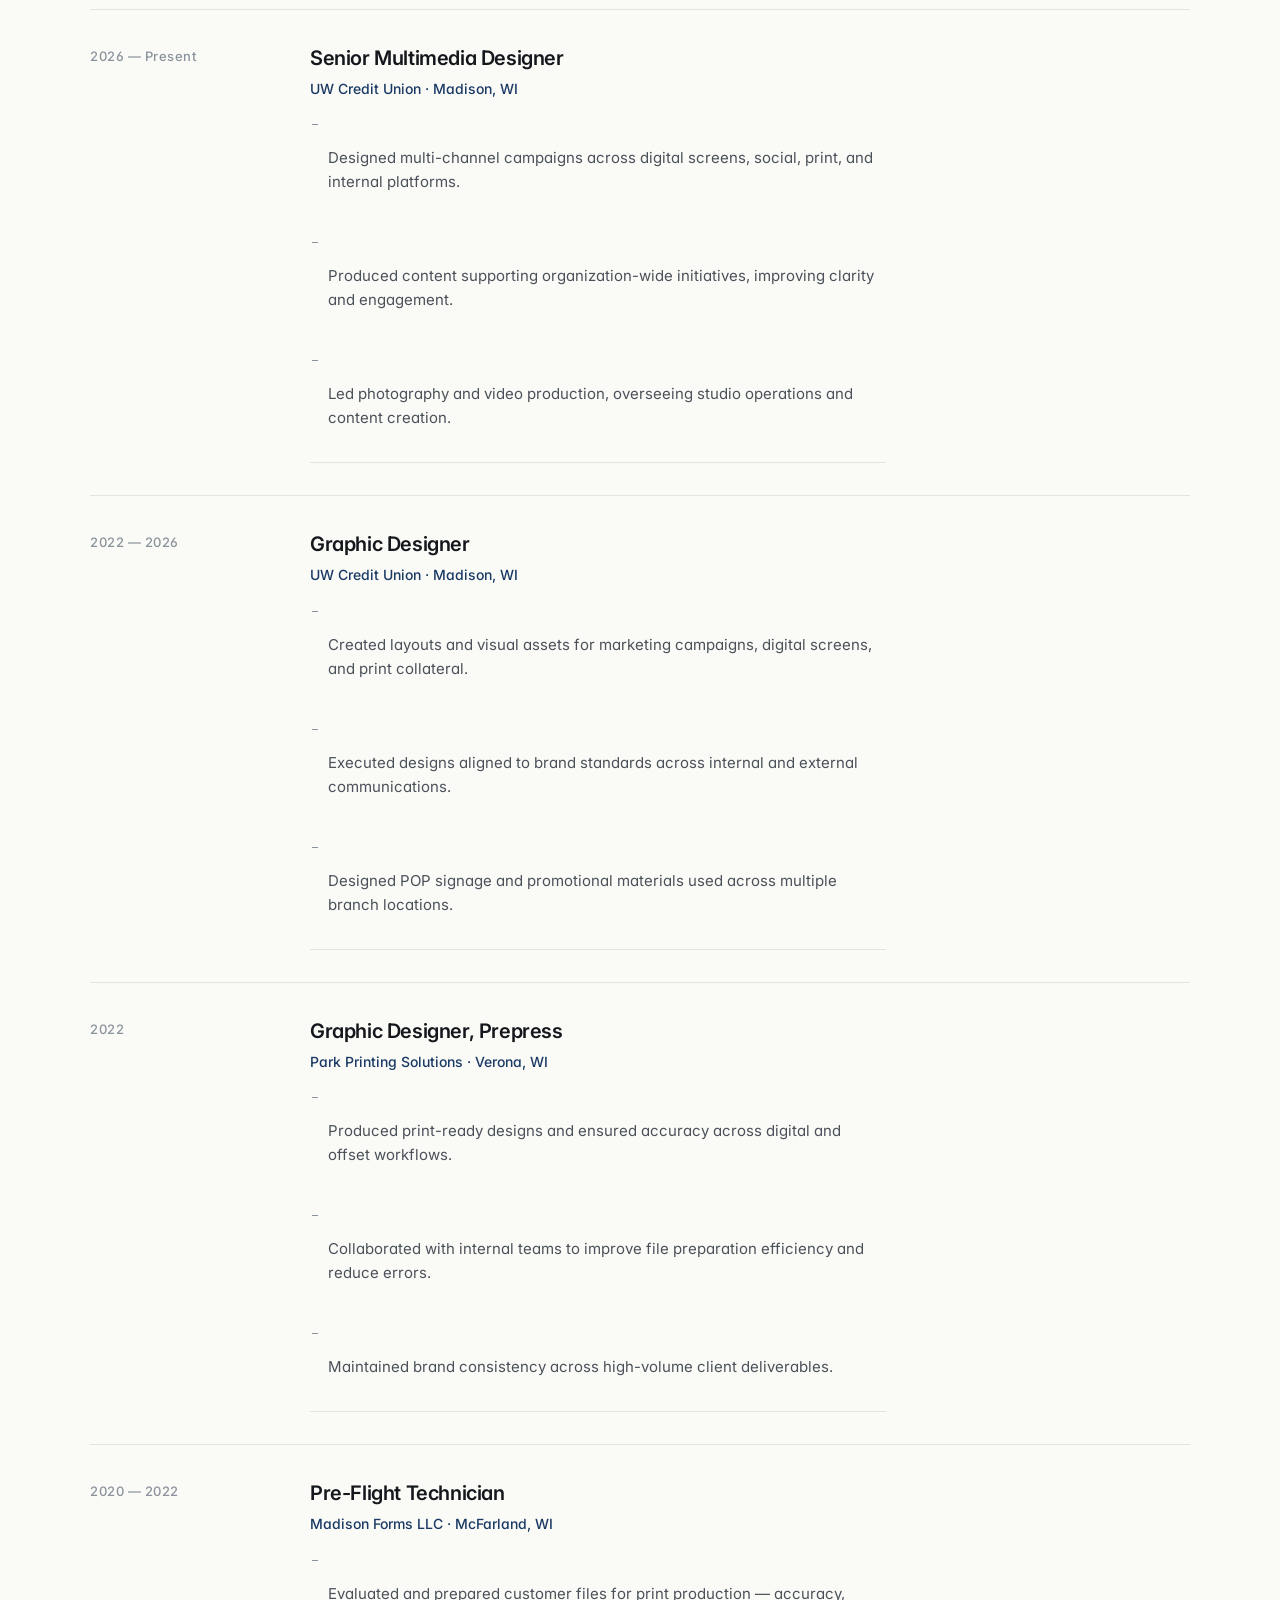
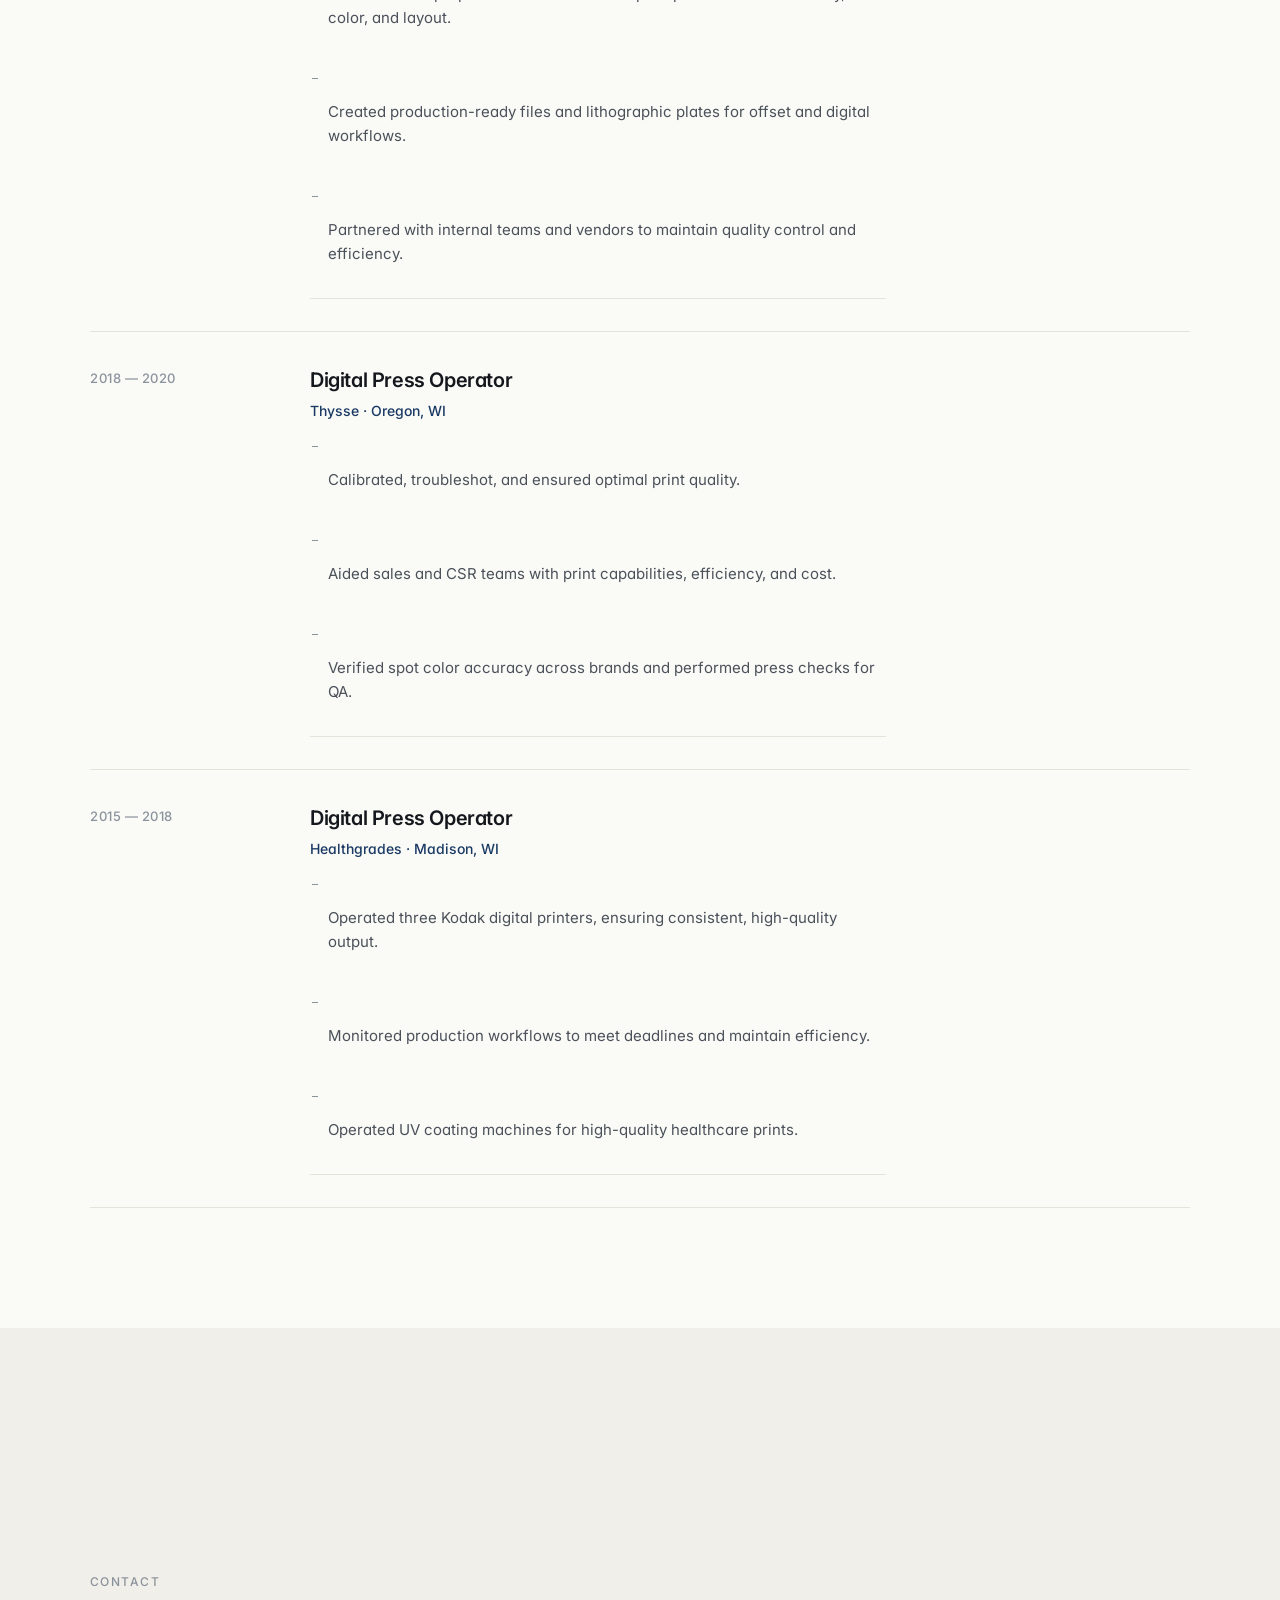
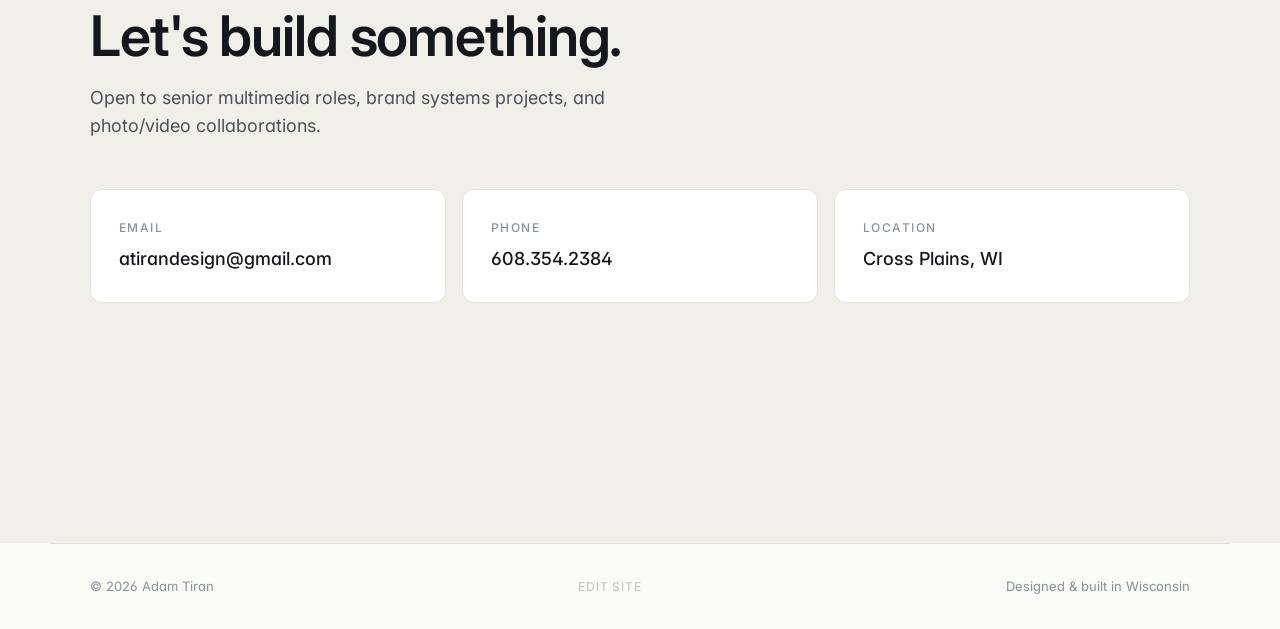
==== commit 6e371297: "add footer "Edit site" login button for Netlify Identity / CMS Co-Authored-By: Claude Opus 4.7 (1M c" ====
--- a/index.html
+++ b/index.html
@@ -113,6 +113,7 @@
 
   <footer>
     <span data-bind="footer.left"></span>
+    <a href="#" id="cms-login" class="cms-login">Edit site</a>
     <span data-bind="footer.right"></span>
   </footer>
 
--- a/styles.css
+++ b/styles.css
@@ -502,10 +502,21 @@
   padding: 32px 40px;
   display: flex;
   justify-content: space-between;
+  align-items: center;
+  gap: 16px;
   font-size: 13px;
   color: var(--ink-dim);
   border-top: 1px solid var(--line);
 }
+.cms-login {
+  font-size: 12px;
+  letter-spacing: .08em;
+  text-transform: uppercase;
+  color: var(--ink-dim);
+  opacity: .55;
+  transition: opacity .2s ease, color .2s ease;
+}
+.cms-login:hover { opacity: 1; color: var(--accent); }
 
 /* ---------- responsive ---------- */
 @media (max-width: 820px) {
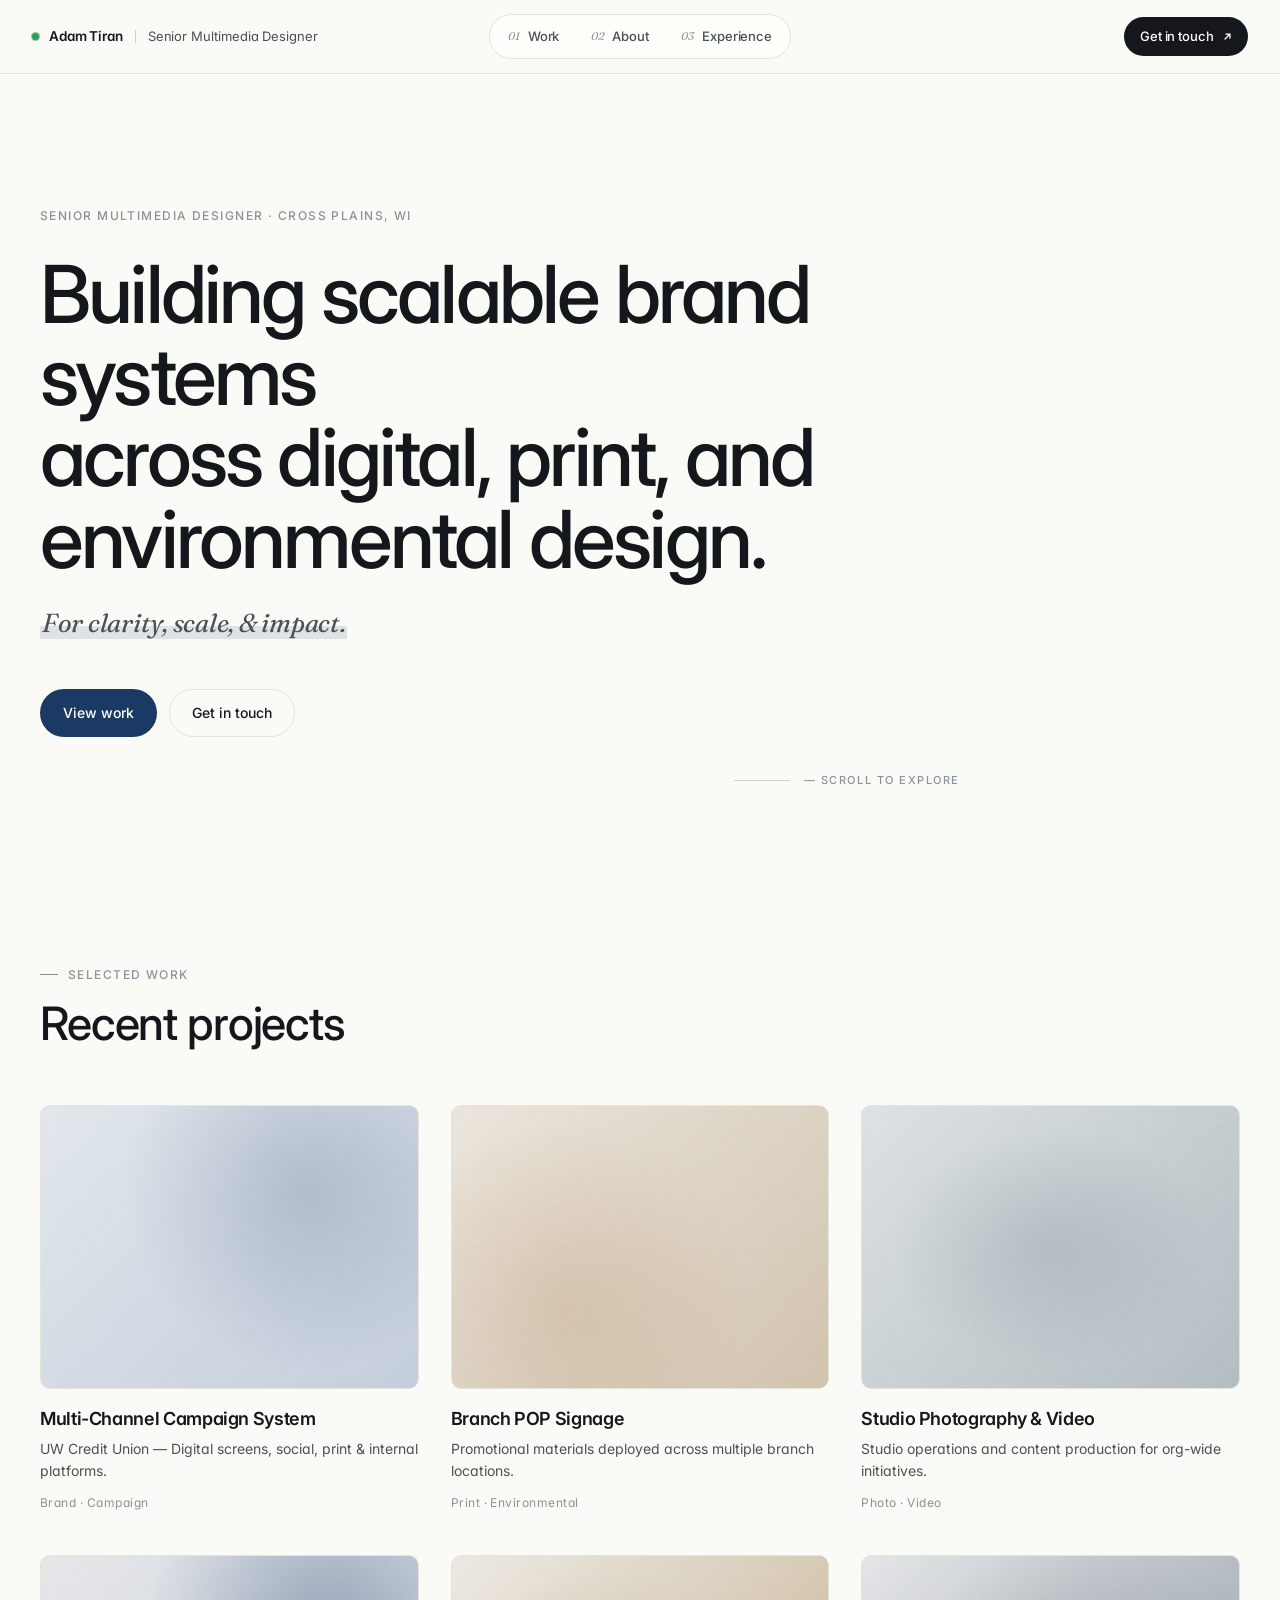
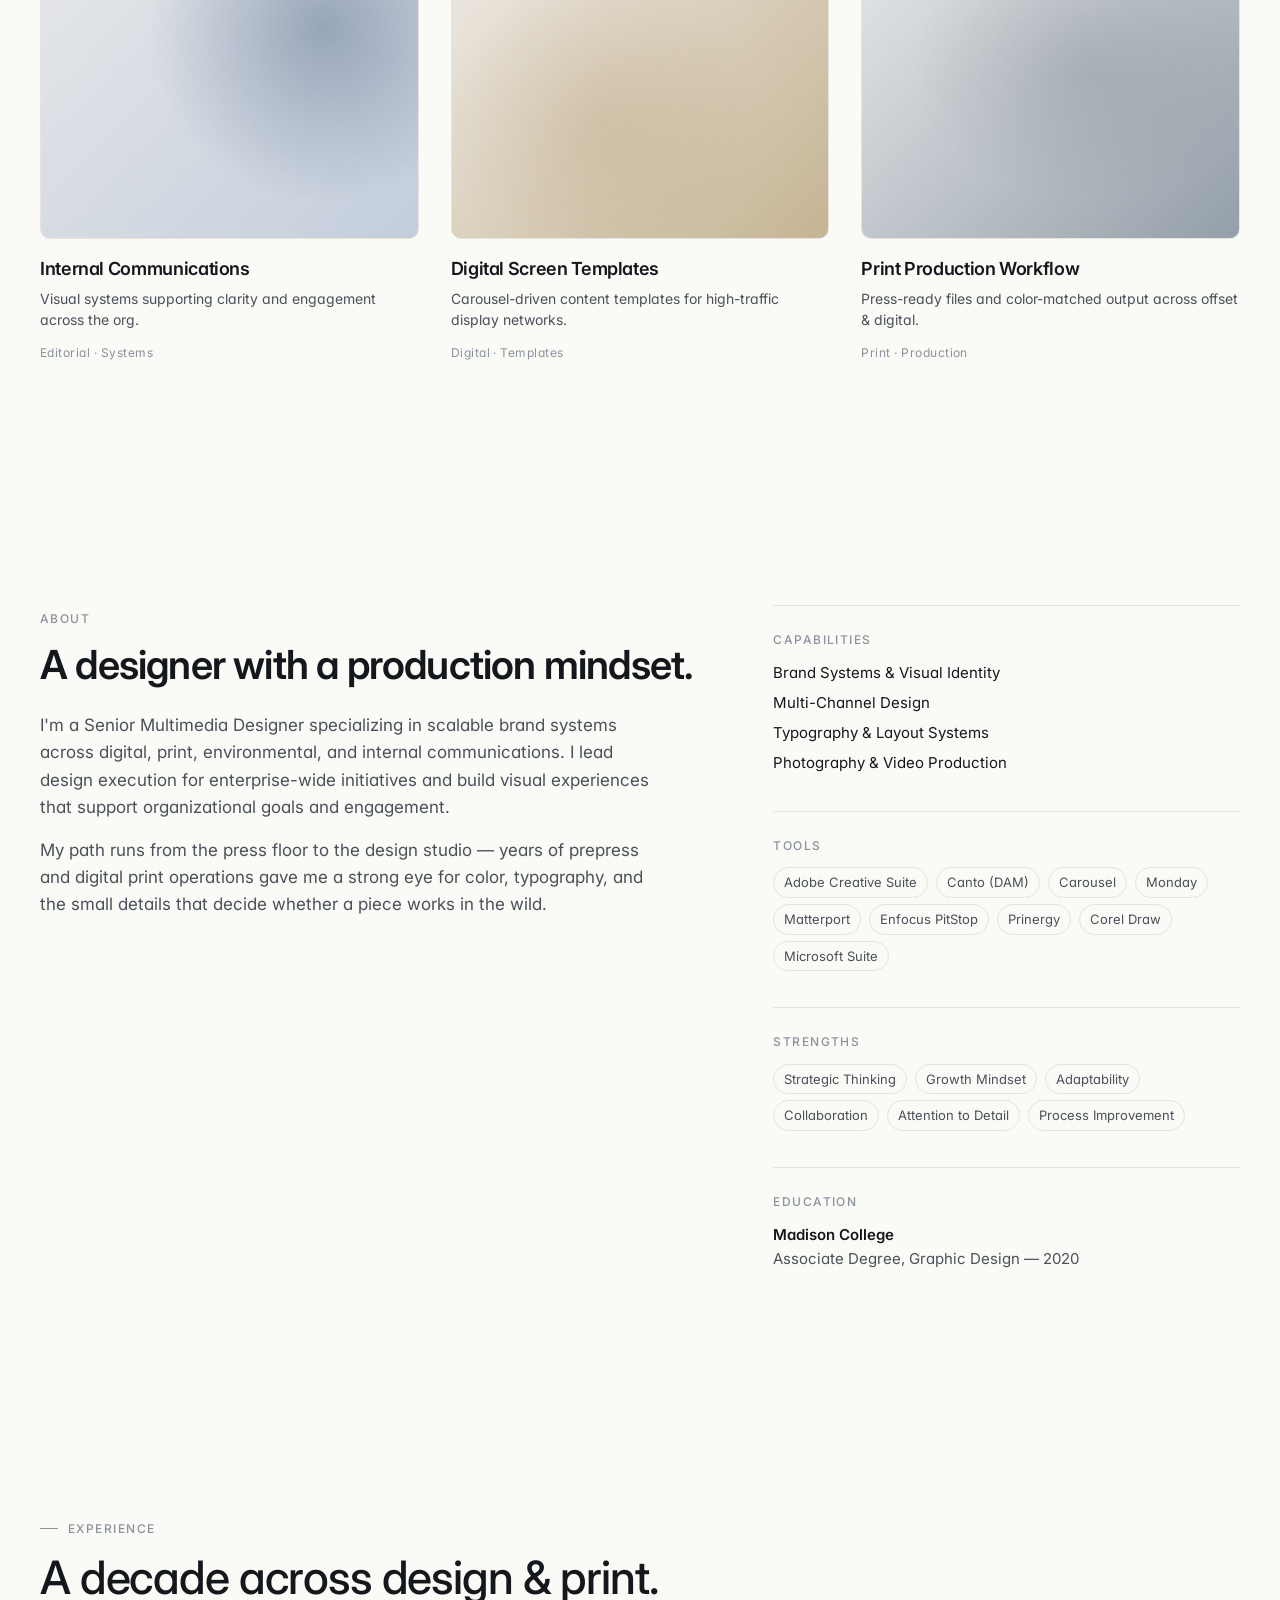
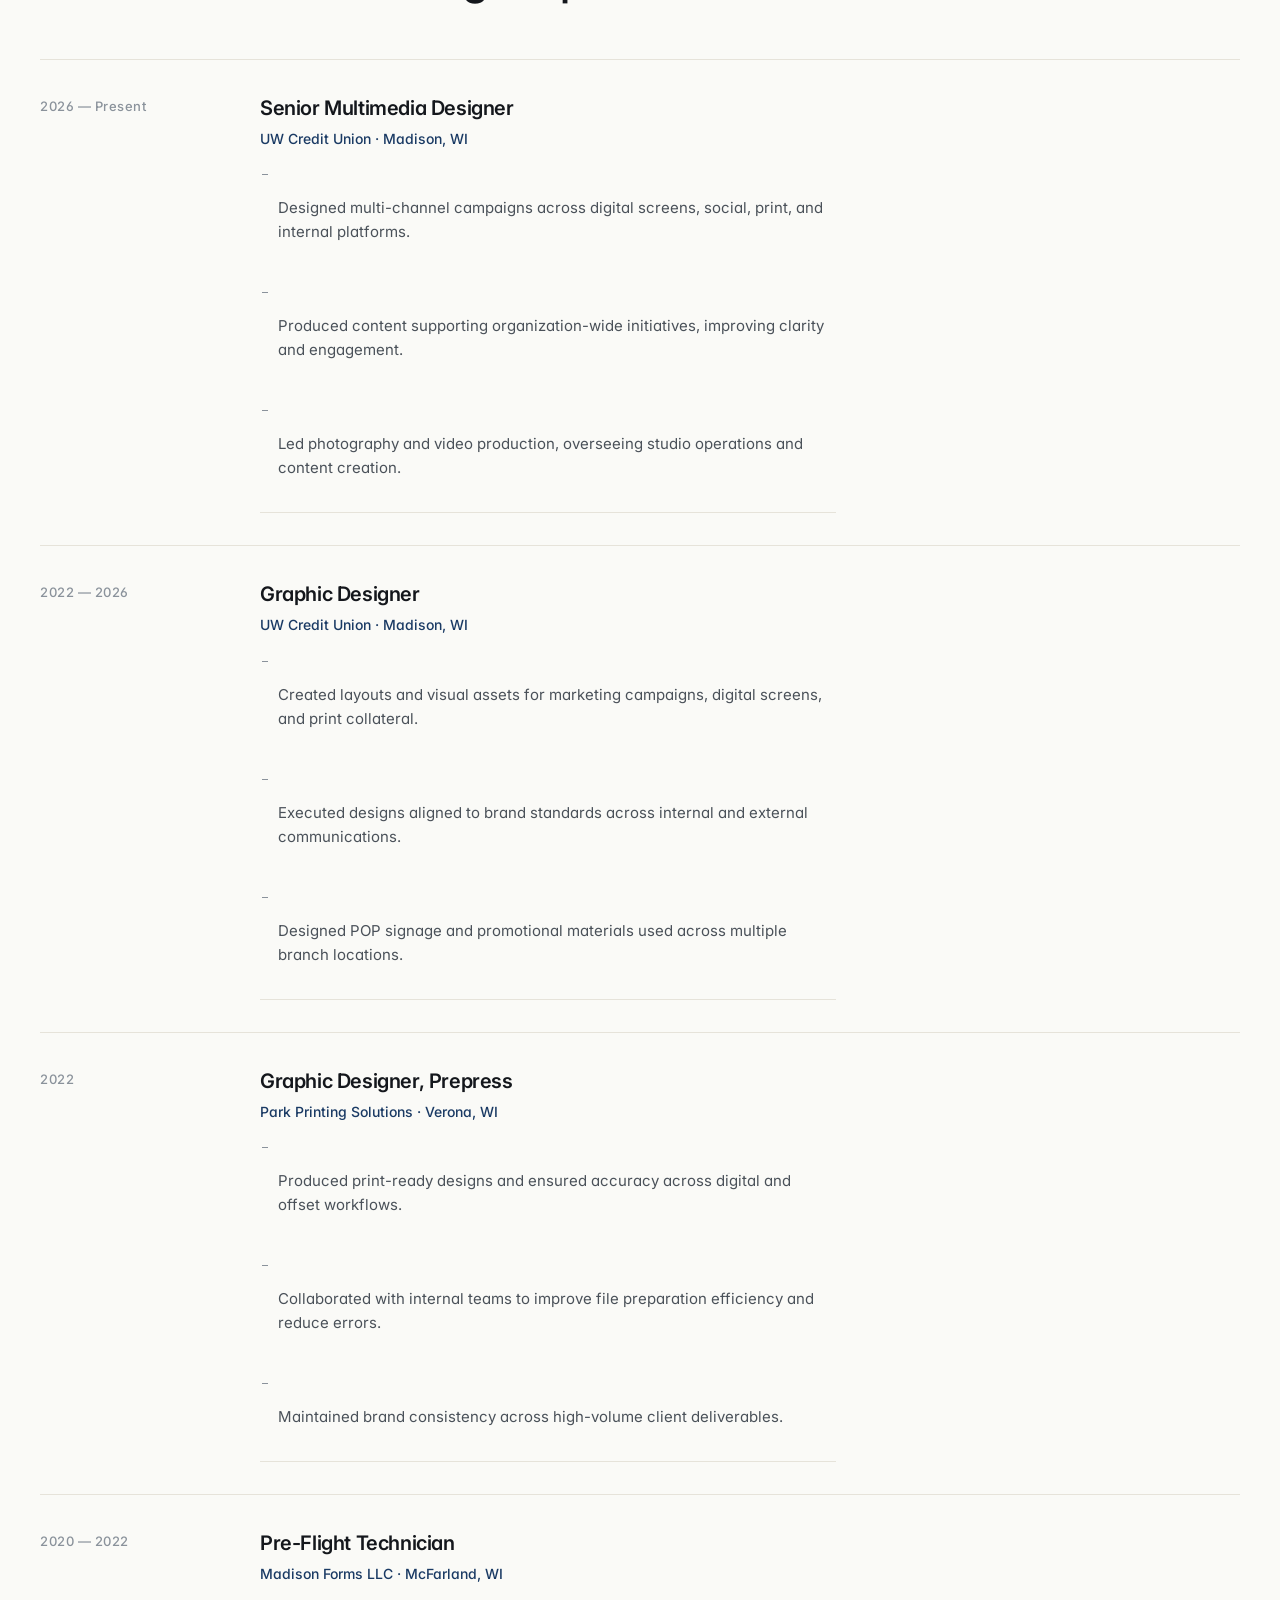
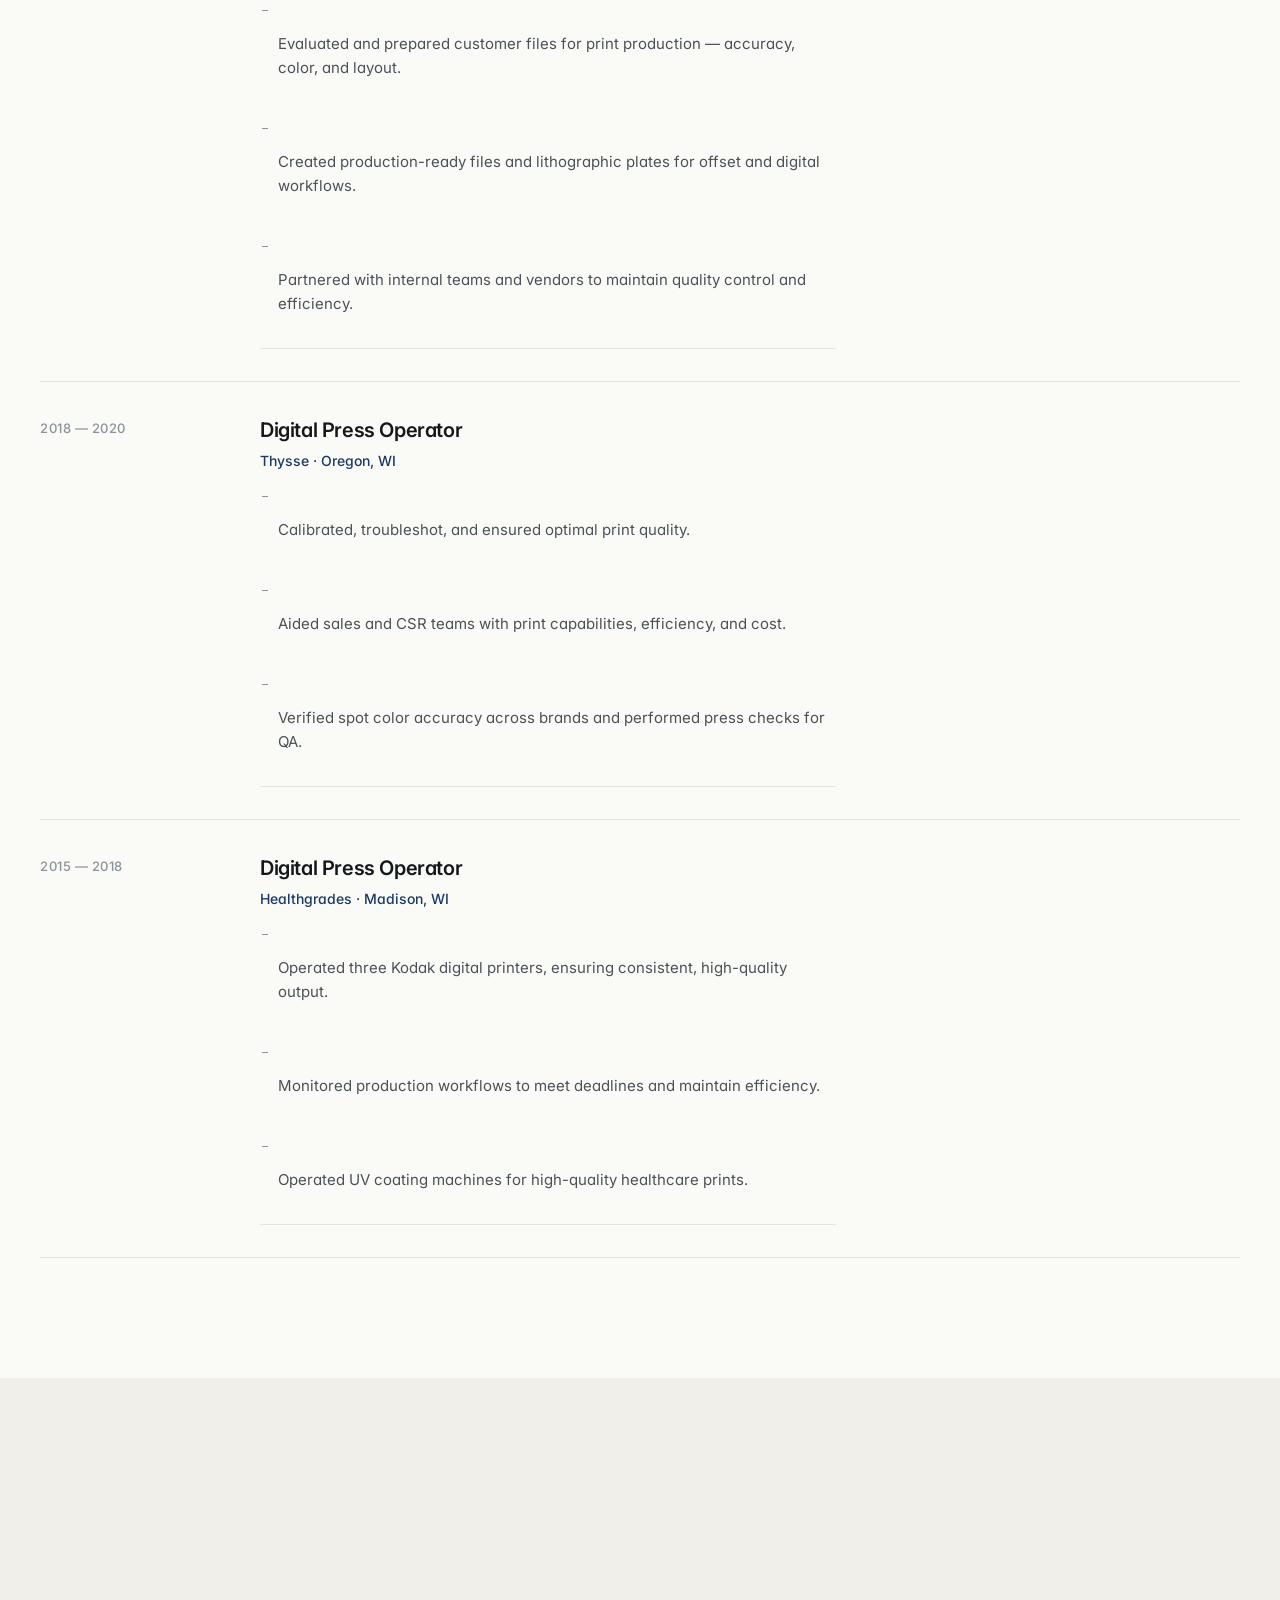
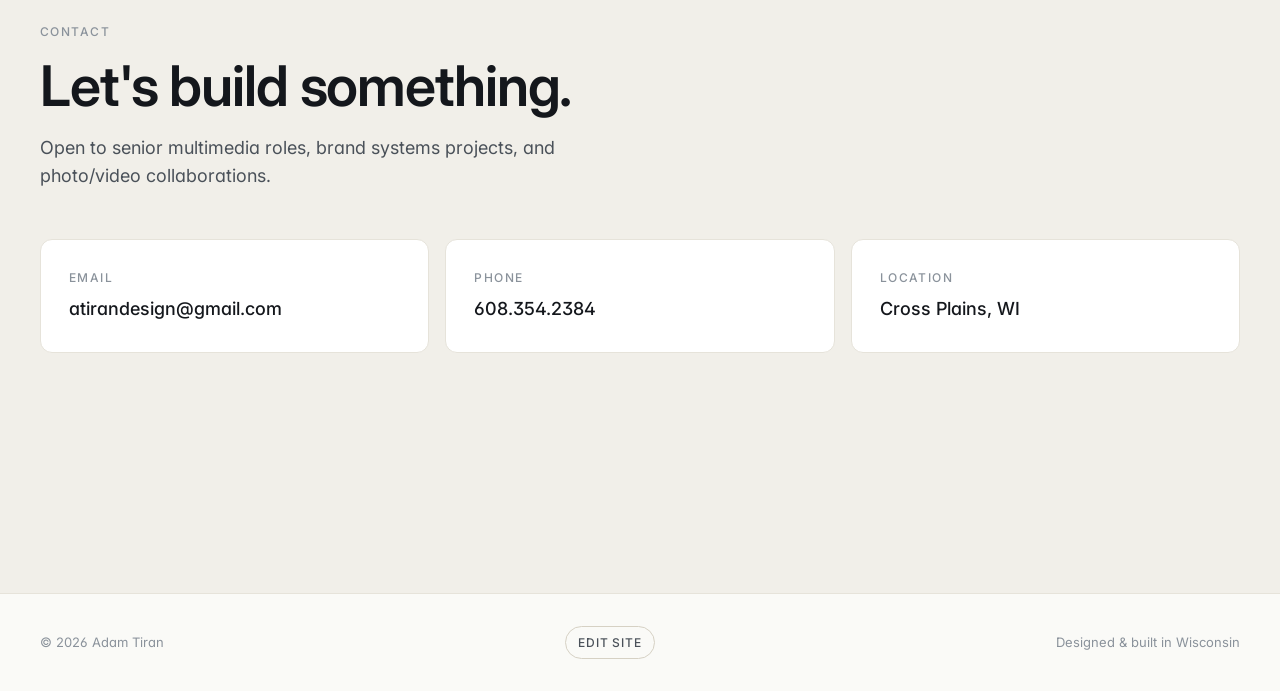
==== commit 26985d76: "fix horizontal scroll: move contact section outside main, drop -100vw hack Co-Authored-By: Claude Op" ====
--- a/index.html
+++ b/index.html
@@ -100,16 +100,16 @@
       <ol class="timeline" data-render="experience"></ol>
     </section>
 
-    <section id="contact" class="contact">
-      <div class="contact-inner">
-        <span class="eyebrow" data-bind="contact.eyebrow"></span>
-        <h2 data-bind="contact.heading"></h2>
-        <p class="lead" data-bind="contact.lead"></p>
-        <div class="contact-grid" data-render="contact"></div>
-      </div>
-    </section>
+  </main>
 
-  </main>
+  <section id="contact" class="contact">
+    <div class="contact-inner">
+      <span class="eyebrow" data-bind="contact.eyebrow"></span>
+      <h2 data-bind="contact.heading"></h2>
+      <p class="lead" data-bind="contact.lead"></p>
+      <div class="contact-grid" data-render="contact"></div>
+    </div>
+  </section>
 
   <footer>
     <span data-bind="footer.left"></span>
--- a/styles.css
+++ b/styles.css
@@ -10,7 +10,7 @@
   --accent: #1a3a64;       /* navy, echoing resume */
   --accent-soft: #eef2f7;
   --available: #2f9e62;
-  --max: 1180px;
+  --max: 1440px;
   --serif: 'Fraunces', 'Times New Roman', serif;
 }
 
@@ -449,9 +449,6 @@
 /* ---------- contact ---------- */
 .contact {
   background: var(--bg-alt);
-  margin: 0 -100vw;
-  padding-left: calc(100vw - 50%);
-  padding-right: calc(100vw - 50%);
 }
 .contact-inner {
   max-width: var(--max);
@@ -510,13 +507,20 @@
 }
 .cms-login {
   font-size: 12px;
+  font-weight: 500;
   letter-spacing: .08em;
   text-transform: uppercase;
-  color: var(--ink-dim);
-  opacity: .55;
-  transition: opacity .2s ease, color .2s ease;
-}
-.cms-login:hover { opacity: 1; color: var(--accent); }
+  color: var(--ink-soft);
+  padding: 6px 12px;
+  border: 1px solid var(--line-strong);
+  border-radius: 999px;
+  transition: color .2s ease, border-color .2s ease, background .2s ease;
+}
+.cms-login:hover {
+  color: #fff;
+  background: var(--accent);
+  border-color: var(--accent);
+}
 
 /* ---------- responsive ---------- */
 @media (max-width: 820px) {
